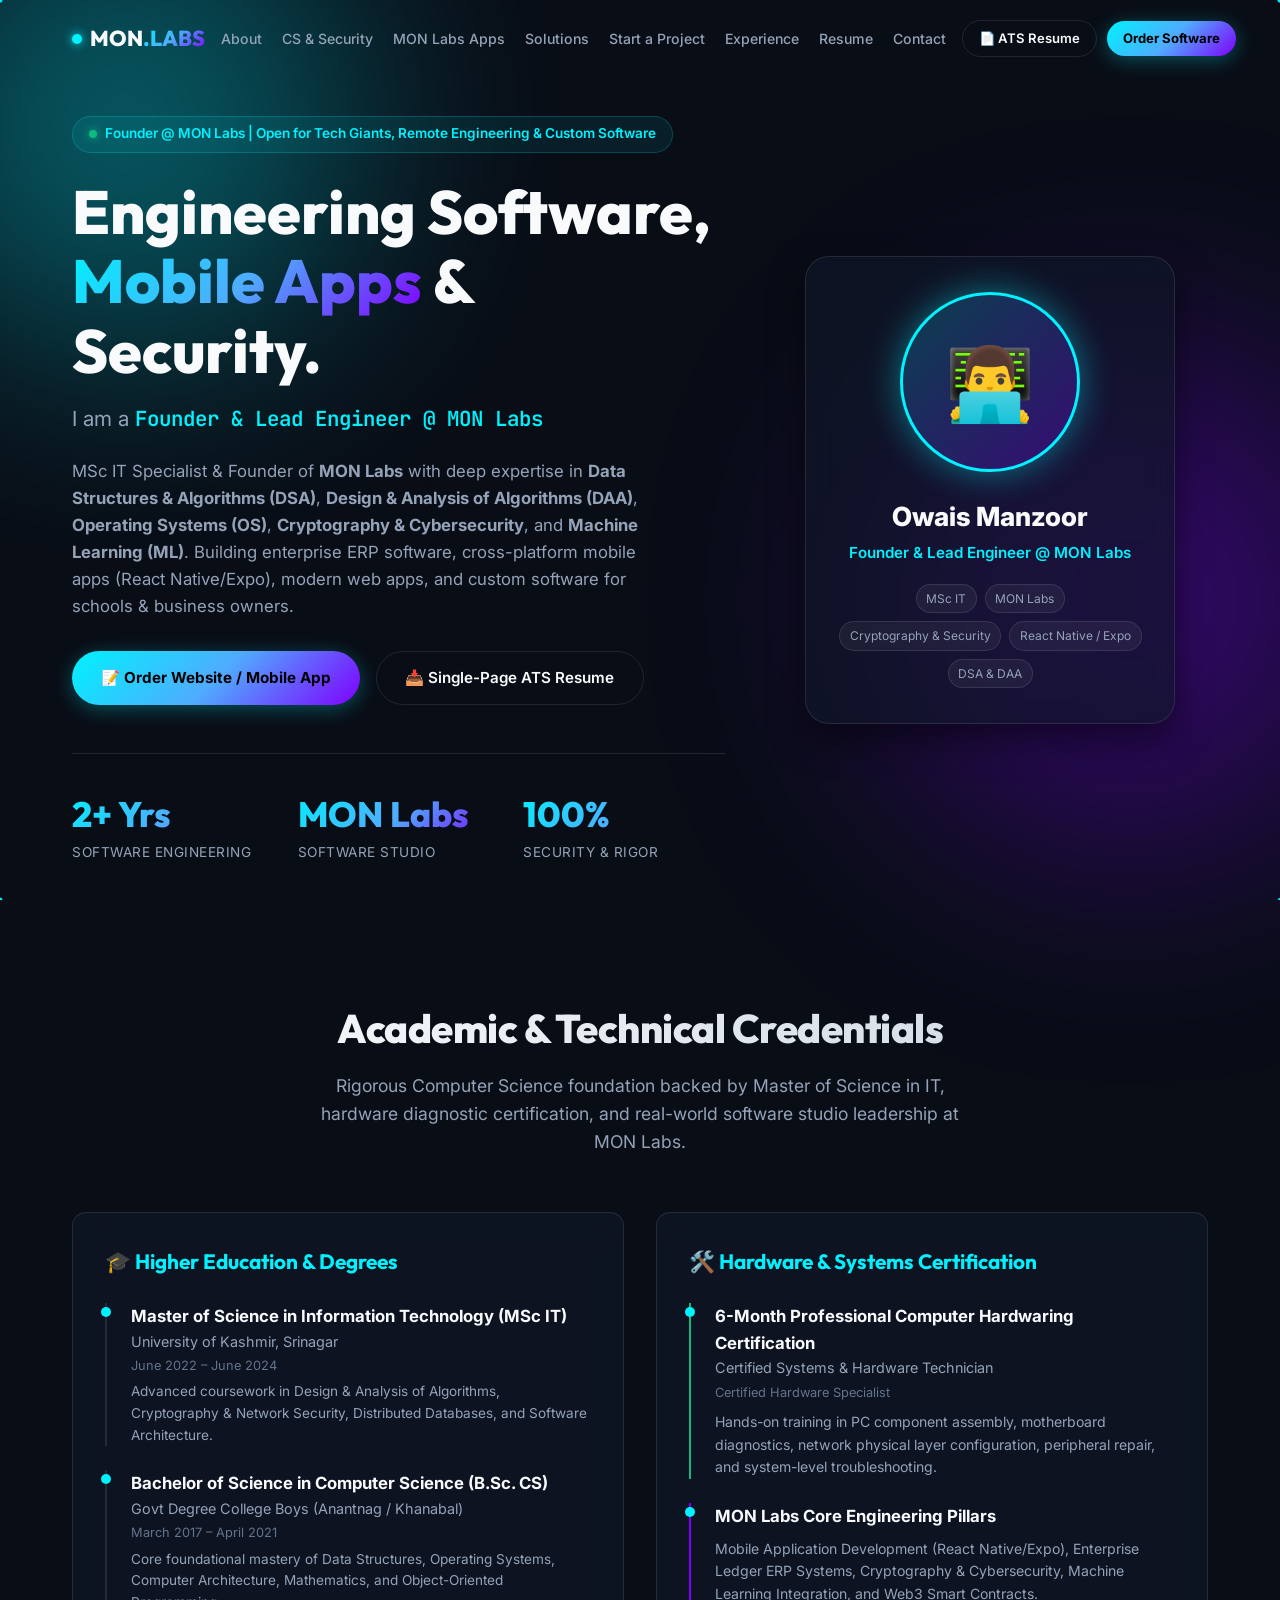
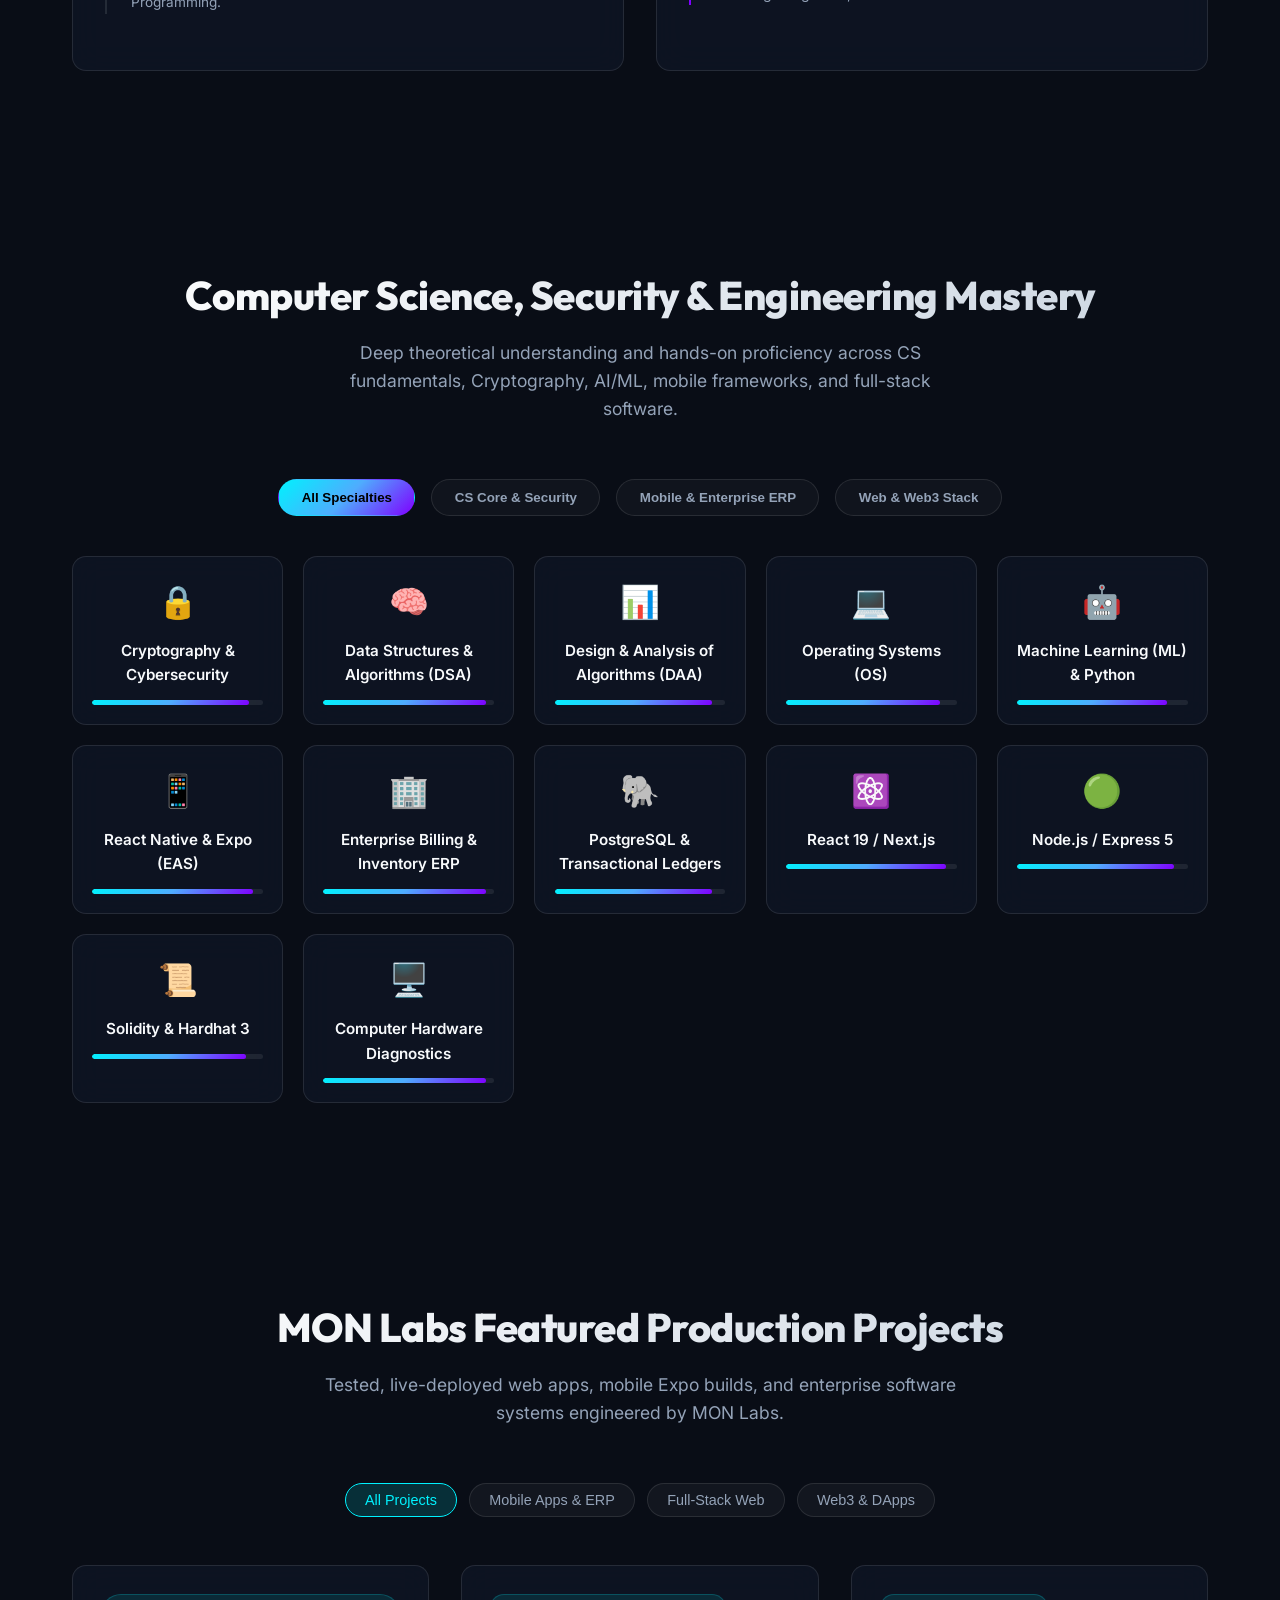
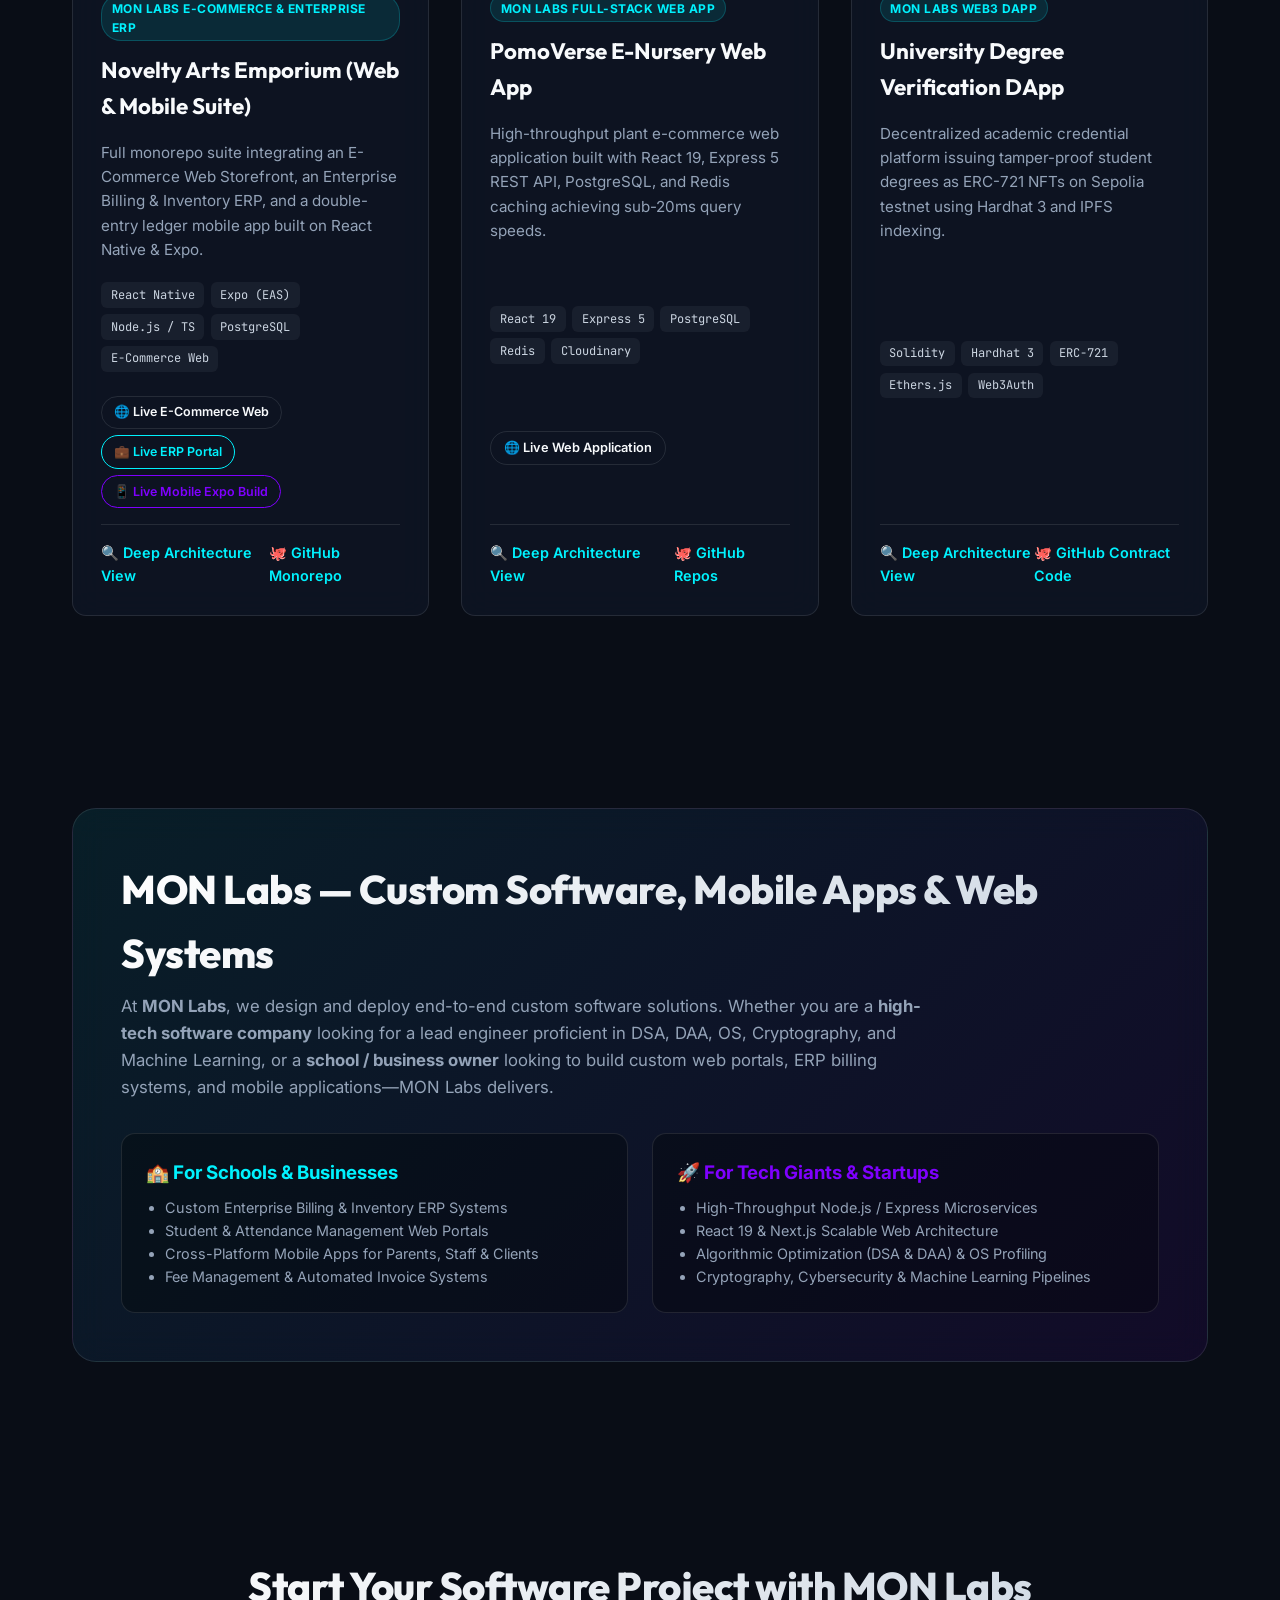
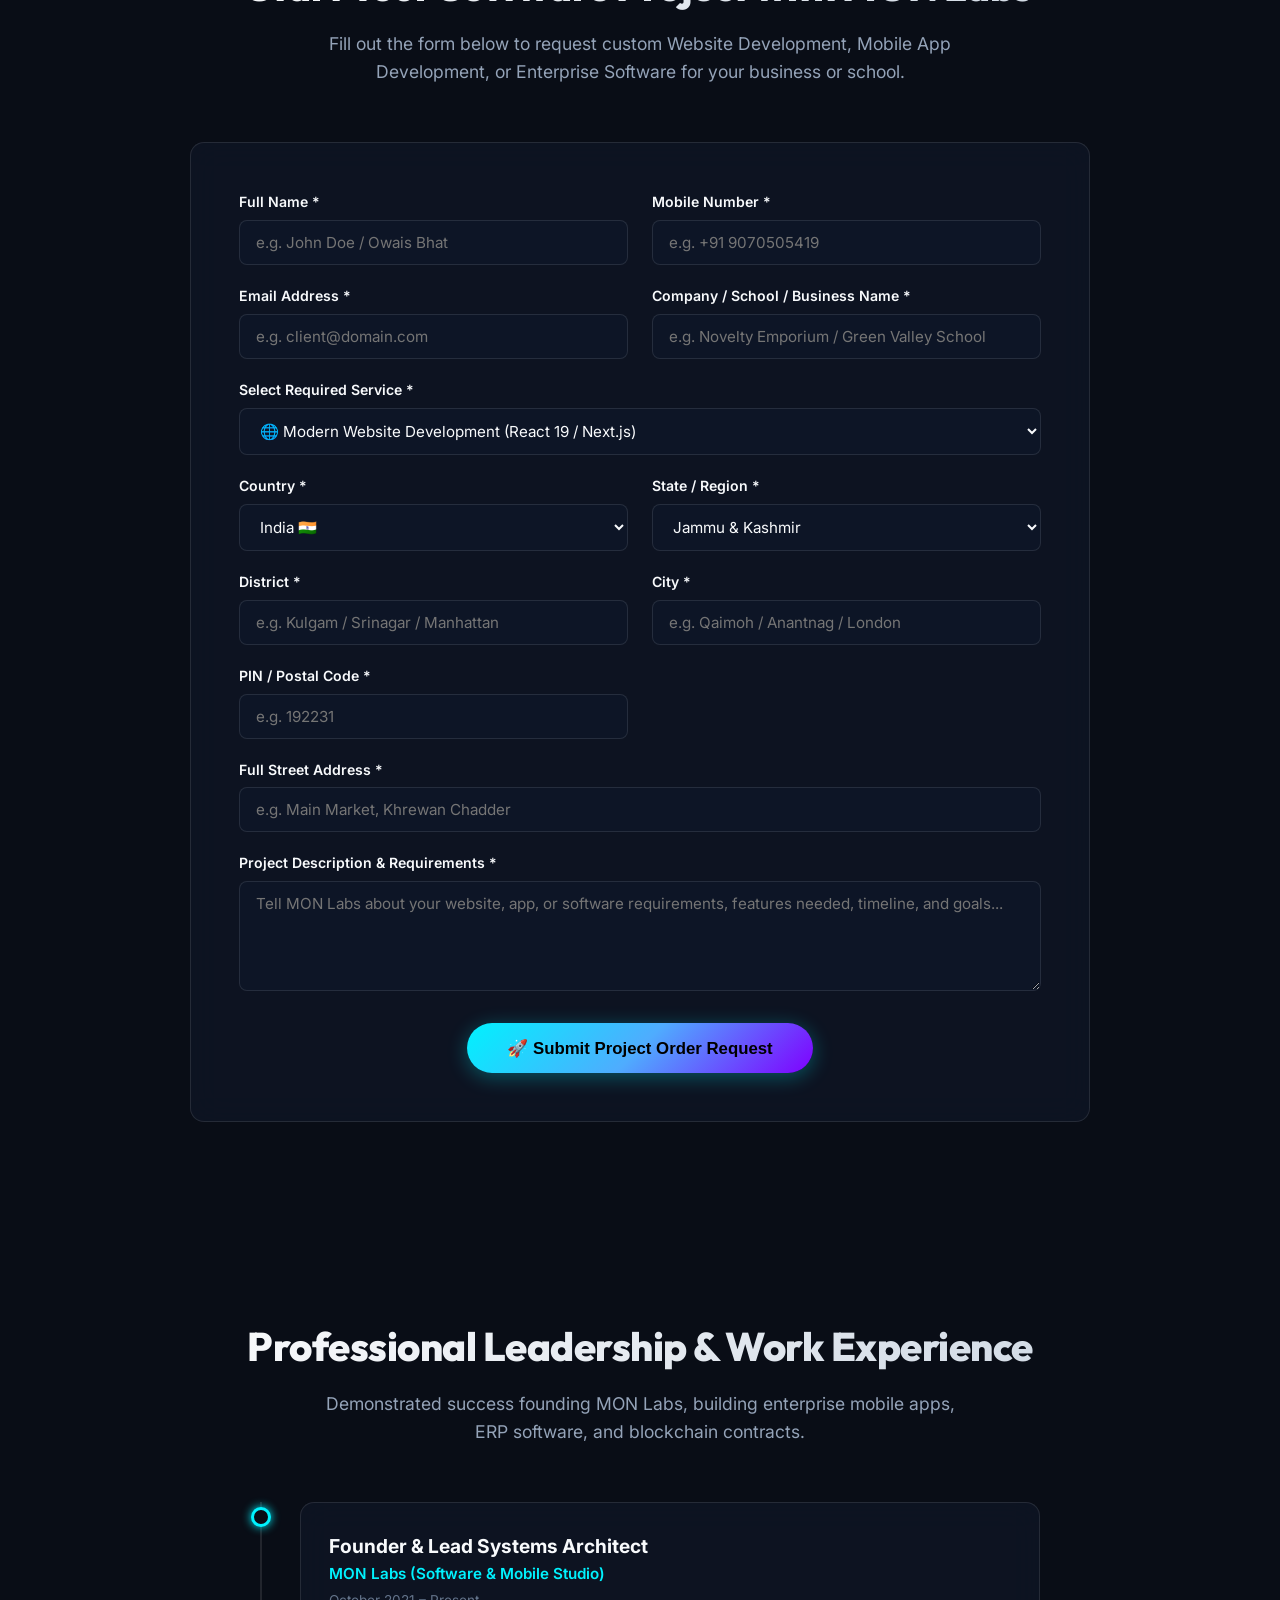
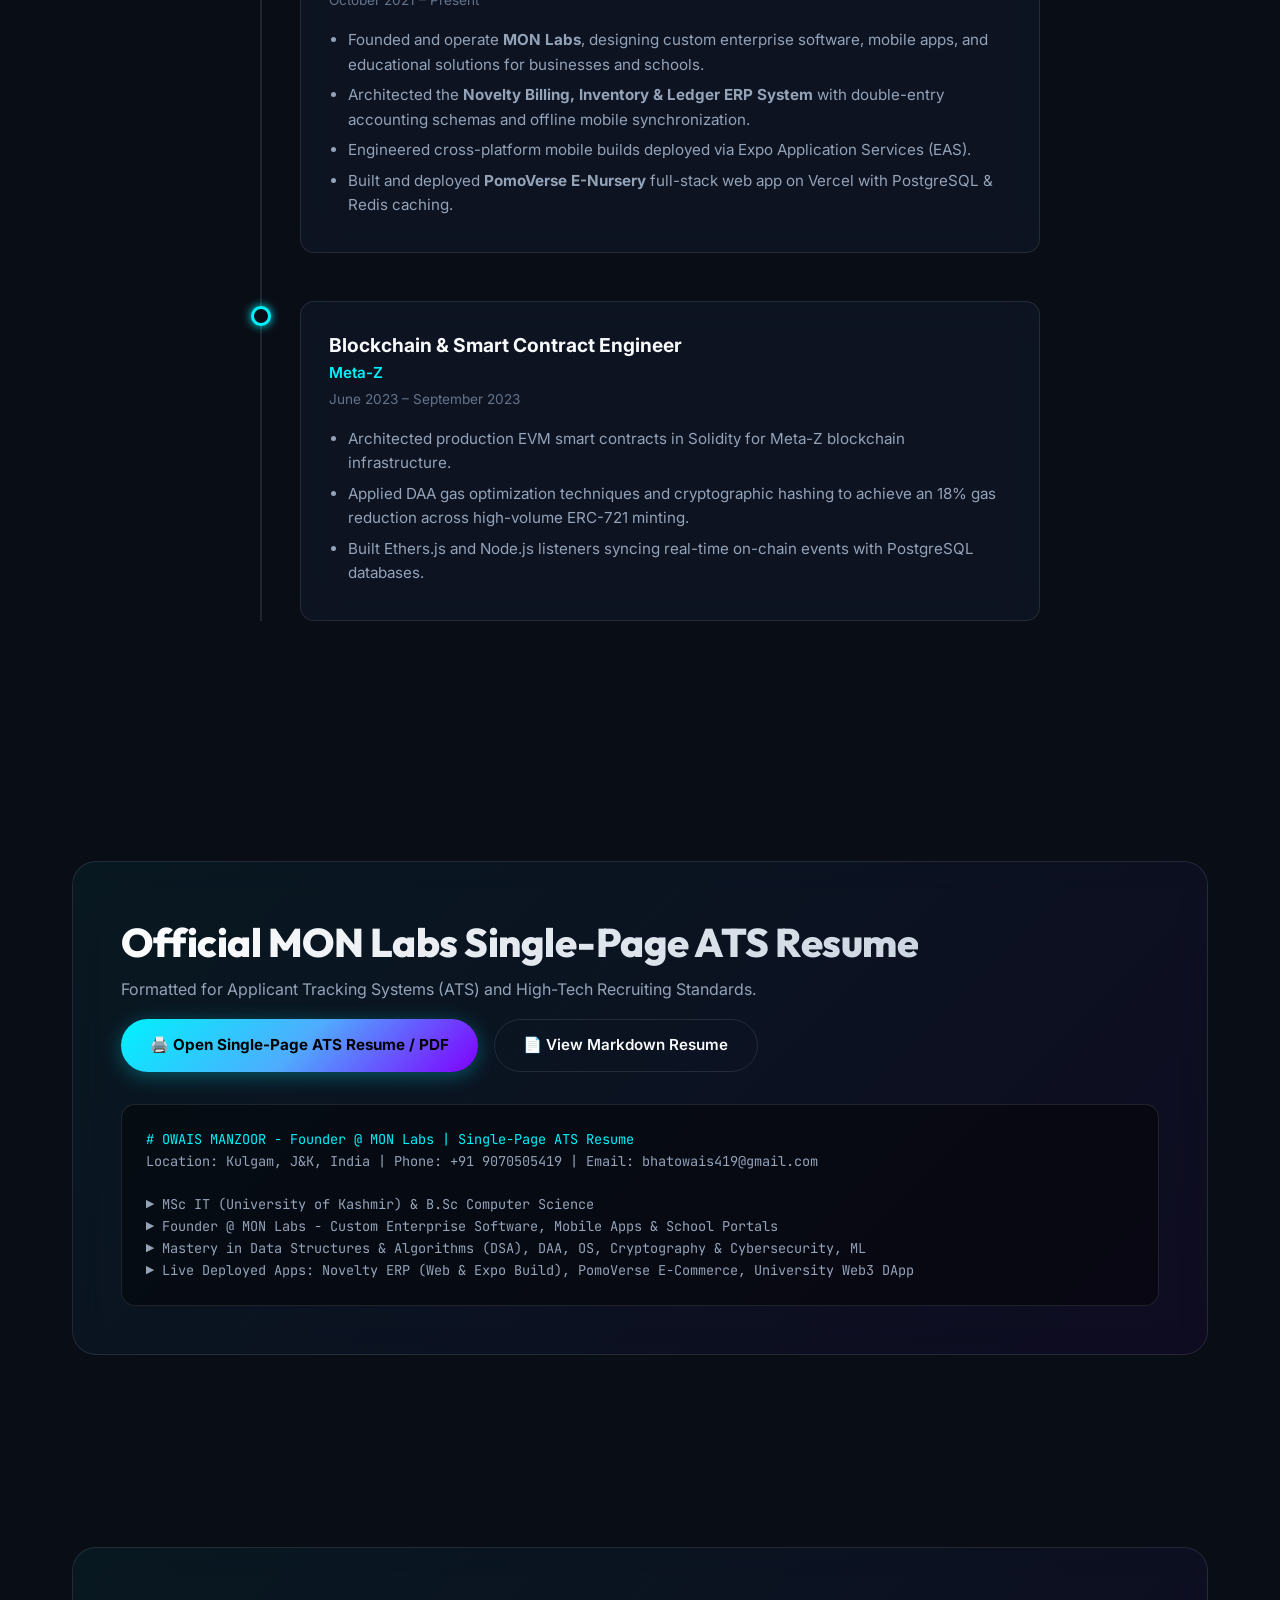
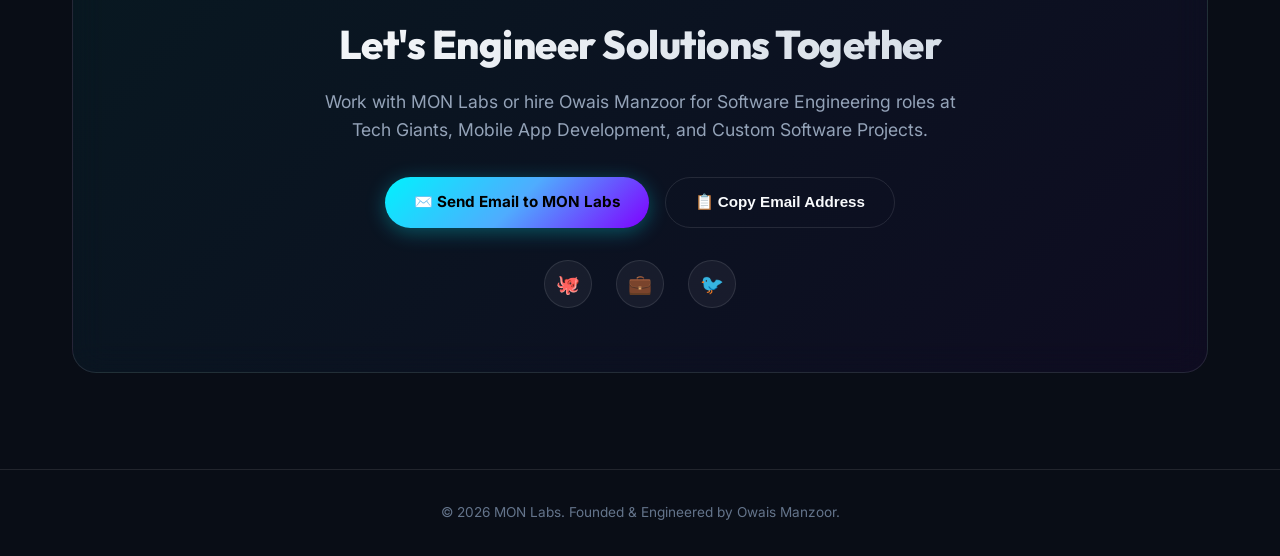
==== index.html @ 80cf43e9 "profile web page files my profile web page" ====
<!DOCTYPE html>
<html lang="en">
<head>
  <meta charset="UTF-8">
  <meta name="viewport" content="width=device-width, initial-scale=1.0">
  <meta name="description" content="Owais Manzoor - Founder & Lead Systems Architect @ MON Labs. Full Stack & Mobile Application Developer, Cryptography & Cybersecurity, Computer Science (DSA, DAA, OS, ML) & Web3 Specialist.">
  <title>Owais Manzoor | Founder @ MON Labs | Software & Mobile Developer</title>
  <link rel="stylesheet" href="styles.css">
  <link rel="preconnect" href="https://fonts.googleapis.com">
  <link rel="preconnect" href="https://fonts.gstatic.com" crossorigin>
</head>
<body>

  <!-- Ambient Particle Canvas & Background Glow Orbs -->
  <canvas id="bg-canvas"></canvas>
  <div class="orb orb-1"></div>
  <div class="orb orb-2"></div>

  <!-- Navigation Bar -->
  <nav class="navbar">
    <div class="container nav-container">
      <a href="#" class="logo">
        <span class="logo-dot"></span>
        <span>MON<span class="gradient-text">.LABS</span></span>
      </a>

      <ul class="nav-links">
        <li><a href="#about">About</a></li>
        <li><a href="#skills">CS & Security</a></li>
        <li><a href="#projects">MON Labs Apps</a></li>
        <li><a href="#solutions">Solutions</a></li>
        <li><a href="#order">Start a Project</a></li>
        <li><a href="#experience">Experience</a></li>
        <li><a href="#resume">Resume</a></li>
        <li><a href="#contact">Contact</a></li>
      </ul>

      <div class="nav-actions">
        <a href="resume.html" target="_blank" class="btn btn-outline" style="padding: 0.45rem 1rem; font-size: 0.82rem;">
          📄 ATS Resume
        </a>
        <a href="#order" class="btn btn-primary" style="padding: 0.45rem 1rem; font-size: 0.82rem;">
          Order Software
        </a>
        <button class="mobile-menu-btn" id="mobile-toggle" aria-label="Toggle Navigation">☰</button>
      </div>
    </div>
  </nav>

  <!-- Hero Section -->
  <section class="hero" id="hero">
    <div class="container hero-grid">
      <div class="hero-content">
        <div class="hero-tag">
          <span class="status-dot"></span> Founder @ MON Labs | Open for Tech Giants, Remote Engineering & Custom Software
        </div>

        <h1 class="hero-title">
          Engineering Software, <span class="gradient-text">Mobile Apps</span> & Security.
        </h1>

        <div class="hero-subtitle">
          I am a <span class="typing-text"></span>
        </div>

        <p class="hero-desc">
          MSc IT Specialist & Founder of <strong>MON Labs</strong> with deep expertise in <strong>Data Structures & Algorithms (DSA)</strong>, <strong>Design & Analysis of Algorithms (DAA)</strong>, <strong>Operating Systems (OS)</strong>, <strong>Cryptography & Cybersecurity</strong>, and <strong>Machine Learning (ML)</strong>. Building enterprise ERP software, cross-platform mobile apps (React Native/Expo), modern web apps, and custom software for schools & business owners.
        </p>

        <div class="hero-ctas">
          <a href="#order" class="btn btn-primary">
            📝 Order Website / Mobile App
          </a>
          <a href="resume.html" target="_blank" class="btn btn-outline">
            📥 Single-Page ATS Resume
          </a>
        </div>

        <div class="hero-stats">
          <div>
            <div class="stat-number gradient-text">2+ Yrs</div>
            <div class="stat-label">Software Engineering</div>
          </div>
          <div>
            <div class="stat-number gradient-text">MON Labs</div>
            <div class="stat-label">Software Studio</div>
          </div>
          <div>
            <div class="stat-number gradient-text">100%</div>
            <div class="stat-label">Security & Rigor</div>
          </div>
        </div>
      </div>

      <div class="hero-visual">
        <div class="glass-card avatar-card">
          <div class="avatar-img" title="Click or replace profile.jpg to set your photo">
            <img src="profile.jpg" alt="Owais Manzoor Profile Photo" class="profile-photo" onerror="this.style.display='none'; this.nextElementSibling.style.display='flex';">
            <div class="avatar-placeholder-icon">👨‍💻</div>
          </div>
          <h3 class="avatar-name">Owais Manzoor</h3>
          <div class="avatar-role">Founder & Lead Engineer @ MON Labs</div>
          <div class="badge-list">
            <span class="tech-pill">MSc IT</span>
            <span class="tech-pill">MON Labs</span>
            <span class="tech-pill">Cryptography & Security</span>
            <span class="tech-pill">React Native / Expo</span>
            <span class="tech-pill">DSA & DAA</span>
          </div>
        </div>
      </div>
    </div>
  </section>

  <!-- About & Credentials Section -->
  <section class="section-padding" id="about">
    <div class="container">
      <h2 class="section-title">Academic & Technical Credentials</h2>
      <p class="section-subtitle">Rigorous Computer Science foundation backed by Master of Science in IT, hardware diagnostic certification, and real-world software studio leadership at MON Labs.</p>

      <div class="about-grid">
        <div class="glass-card education-card">
          <h3 class="card-title">🎓 Higher Education & Degrees</h3>
          
          <div class="edu-item">
            <div class="edu-degree">Master of Science in Information Technology (MSc IT)</div>
            <div class="edu-school">University of Kashmir, Srinagar</div>
            <div class="edu-date">June 2022 – June 2024</div>
            <p style="font-size: 0.85rem; color: var(--text-muted); margin-top: 0.3rem;">
              Advanced coursework in Design & Analysis of Algorithms, Cryptography & Network Security, Distributed Databases, and Software Architecture.
            </p>
          </div>

          <div class="edu-item">
            <div class="edu-degree">Bachelor of Science in Computer Science (B.Sc. CS)</div>
            <div class="edu-school">Govt Degree College Boys (Anantnag / Khanabal)</div>
            <div class="edu-date">March 2017 – April 2021</div>
            <p style="font-size: 0.85rem; color: var(--text-muted); margin-top: 0.3rem;">
              Core foundational mastery of Data Structures, Operating Systems, Computer Architecture, Mathematics, and Object-Oriented Programming.
            </p>
          </div>
        </div>

        <div class="glass-card cert-card">
          <h3 class="card-title">🛠️ Hardware & Systems Certification</h3>
          
          <div class="edu-item" style="border-left-color: var(--accent-emerald);">
            <div class="edu-degree">6-Month Professional Computer Hardwaring Certification</div>
            <div class="edu-school">Certified Systems & Hardware Technician</div>
            <div class="edu-date">Certified Hardware Specialist</div>
            <p style="font-size: 0.88rem; color: var(--text-muted); margin-top: 0.5rem;">
              Hands-on training in PC component assembly, motherboard diagnostics, network physical layer configuration, peripheral repair, and system-level troubleshooting.
            </p>
          </div>

          <div class="edu-item" style="border-left-color: var(--primary-purple);">
            <div class="edu-degree">MON Labs Core Engineering Pillars</div>
            <p style="font-size: 0.88rem; color: var(--text-muted); margin-top: 0.5rem;">
              Mobile Application Development (React Native/Expo), Enterprise Ledger ERP Systems, Cryptography & Cybersecurity, Machine Learning Integration, and Web3 Smart Contracts.
            </p>
          </div>
        </div>
      </div>
    </div>
  </section>

  <!-- Technical & Computer Science Mastery Section -->
  <section class="section-padding" id="skills">
    <div class="container">
      <h2 class="section-title">Computer Science, Security & Engineering Mastery</h2>
      <p class="section-subtitle">Deep theoretical understanding and hands-on proficiency across CS fundamentals, Cryptography, AI/ML, mobile frameworks, and full-stack software.</p>

      <div class="skills-tabs">
        <button class="tab-btn active" data-category="all">All Specialties</button>
        <button class="tab-btn" data-category="cs">CS Core & Security</button>
        <button class="tab-btn" data-category="mobile">Mobile & Enterprise ERP</button>
        <button class="tab-btn" data-category="fullstack">Web & Web3 Stack</button>
      </div>

      <div class="skills-grid-display">
        <!-- CS & Security & ML -->
        <div class="glass-card skill-card" data-category="cs">
          <div class="skill-icon">🔒</div>
          <div class="skill-name">Cryptography & Cybersecurity</div>
          <div class="skill-bar"><div class="skill-progress" style="width: 92%;"></div></div>
        </div>

        <div class="glass-card skill-card" data-category="cs">
          <div class="skill-icon">🧠</div>
          <div class="skill-name">Data Structures & Algorithms (DSA)</div>
          <div class="skill-bar"><div class="skill-progress" style="width: 95%;"></div></div>
        </div>

        <div class="glass-card skill-card" data-category="cs">
          <div class="skill-icon">📊</div>
          <div class="skill-name">Design & Analysis of Algorithms (DAA)</div>
          <div class="skill-bar"><div class="skill-progress" style="width: 92%;"></div></div>
        </div>

        <div class="glass-card skill-card" data-category="cs">
          <div class="skill-icon">💻</div>
          <div class="skill-name">Operating Systems (OS)</div>
          <div class="skill-bar"><div class="skill-progress" style="width: 90%;"></div></div>
        </div>

        <div class="glass-card skill-card" data-category="cs">
          <div class="skill-icon">🤖</div>
          <div class="skill-name">Machine Learning (ML) & Python</div>
          <div class="skill-bar"><div class="skill-progress" style="width: 88%;"></div></div>
        </div>

        <!-- Mobile & ERP -->
        <div class="glass-card skill-card" data-category="mobile">
          <div class="skill-icon">📱</div>
          <div class="skill-name">React Native & Expo (EAS)</div>
          <div class="skill-bar"><div class="skill-progress" style="width: 94%;"></div></div>
        </div>

        <div class="glass-card skill-card" data-category="mobile">
          <div class="skill-icon">🏢</div>
          <div class="skill-name">Enterprise Billing & Inventory ERP</div>
          <div class="skill-bar"><div class="skill-progress" style="width: 95%;"></div></div>
        </div>

        <div class="glass-card skill-card" data-category="mobile">
          <div class="skill-icon">🐘</div>
          <div class="skill-name">PostgreSQL & Transactional Ledgers</div>
          <div class="skill-bar"><div class="skill-progress" style="width: 92%;"></div></div>
        </div>

        <!-- Web & Web3 -->
        <div class="glass-card skill-card" data-category="fullstack">
          <div class="skill-icon">⚛️</div>
          <div class="skill-name">React 19 / Next.js</div>
          <div class="skill-bar"><div class="skill-progress" style="width: 94%;"></div></div>
        </div>

        <div class="glass-card skill-card" data-category="fullstack">
          <div class="skill-icon">🟢</div>
          <div class="skill-name">Node.js / Express 5</div>
          <div class="skill-bar"><div class="skill-progress" style="width: 92%;"></div></div>
        </div>

        <div class="glass-card skill-card" data-category="fullstack">
          <div class="skill-icon">📜</div>
          <div class="skill-name">Solidity & Hardhat 3</div>
          <div class="skill-bar"><div class="skill-progress" style="width: 90%;"></div></div>
        </div>

        <div class="glass-card skill-card" data-category="fullstack">
          <div class="skill-icon">🖥️</div>
          <div class="skill-name">Computer Hardware Diagnostics</div>
          <div class="skill-bar"><div class="skill-progress" style="width: 95%;"></div></div>
        </div>
      </div>
    </div>
  </section>

  <!-- Featured Live Projects Section -->
  <section class="section-padding" id="projects">
    <div class="container">
      <h2 class="section-title">MON Labs Featured Production Projects</h2>
      <p class="section-subtitle">Tested, live-deployed web apps, mobile Expo builds, and enterprise software systems engineered by MON Labs.</p>

      <div class="project-filters">
        <button class="filter-btn active" data-filter="all">All Projects</button>
        <button class="filter-btn" data-filter="mobile">Mobile Apps & ERP</button>
        <button class="filter-btn" data-filter="fullstack">Full-Stack Web</button>
        <button class="filter-btn" data-filter="web3">Web3 & DApps</button>
      </div>

      <div class="projects-grid">

        <!-- Project 1: Novelty Arts Emporium -->
        <div class="glass-card project-card" data-category="mobile">
          <div class="project-header">
            <span class="project-badge">MON Labs E-Commerce & Enterprise ERP</span>
            <h3 class="project-title">Novelty Arts Emporium (Web & Mobile Suite)</h3>
          </div>
          <div class="project-body">
            <p class="project-desc">
              Full monorepo suite integrating an E-Commerce Web Storefront, an Enterprise Billing & Inventory ERP, and a double-entry ledger mobile app built on React Native & Expo.
            </p>
            <div class="project-tech-stack">
              <span class="tech-tag">React Native</span>
              <span class="tech-tag">Expo (EAS)</span>
              <span class="tech-tag">Node.js / TS</span>
              <span class="tech-tag">PostgreSQL</span>
              <span class="tech-tag">E-Commerce Web</span>
            </div>
            
            <div style="display: flex; gap: 0.4rem; flex-wrap: wrap; margin-bottom: 1rem;">
              <a href="https://novelty-arts-emporium-pads.vercel.app/" target="_blank" class="btn btn-outline" style="padding: 0.35rem 0.75rem; font-size: 0.78rem;">🌐 Live E-Commerce Web</a>
              <a href="https://novelty-arts-emporium-pads.vercel.app/#/" target="_blank" class="btn btn-outline" style="padding: 0.35rem 0.75rem; font-size: 0.78rem; border-color: var(--primary-cyan); color: var(--primary-cyan);">💼 Live ERP Portal</a>
              <a href="https://expo.dev/accounts/bhatowais419s-team/projects/dev-owais/builds/2ce4cfb5-1224-457c-a19d-b71e3142ee81" target="_blank" class="btn btn-outline" style="padding: 0.35rem 0.75rem; font-size: 0.78rem; border-color: var(--primary-purple); color: var(--primary-purple);">📱 Live Mobile Expo Build</a>
            </div>

            <div class="project-footer">
              <a href="#" class="project-link view-project-btn" data-project="novelty">🔍 Deep Architecture View</a>
              <a href="https://github.com/Bhatowais454/Novelty-Arts-Emporium.git" target="_blank" class="project-link">🐙 GitHub Monorepo</a>
            </div>
          </div>
        </div>

        <!-- Project 2: PomoVerse E-Nursery -->
        <div class="glass-card project-card" data-category="fullstack">
          <div class="project-header">
            <span class="project-badge">MON Labs Full-Stack Web App</span>
            <h3 class="project-title">PomoVerse E-Nursery Web App</h3>
          </div>
          <div class="project-body">
            <p class="project-desc">
              High-throughput plant e-commerce web application built with React 19, Express 5 REST API, PostgreSQL, and Redis caching achieving sub-20ms query speeds.
            </p>
            <div class="project-tech-stack">
              <span class="tech-tag">React 19</span>
              <span class="tech-tag">Express 5</span>
              <span class="tech-tag">PostgreSQL</span>
              <span class="tech-tag">Redis</span>
              <span class="tech-tag">Cloudinary</span>
            </div>

            <div style="margin-bottom: 1rem;">
              <a href="https://pomoverse0-nine.vercel.app/" target="_blank" class="btn btn-outline" style="padding: 0.35rem 0.8rem; font-size: 0.8rem;">🌐 Live Web Application</a>
            </div>

            <div class="project-footer">
              <a href="#" class="project-link view-project-btn" data-project="nursery">🔍 Deep Architecture View</a>
              <a href="https://github.com/Bhatowais/PomoVerse_Frontend.git" target="_blank" class="project-link">🐙 GitHub Repos</a>
            </div>
          </div>
        </div>

        <!-- Project 3: University Credentials DApp -->
        <div class="glass-card project-card" data-category="web3">
          <div class="project-header">
            <span class="project-badge">MON Labs Web3 DApp</span>
            <h3 class="project-title">University Degree Verification DApp</h3>
          </div>
          <div class="project-body">
            <p class="project-desc">
              Decentralized academic credential platform issuing tamper-proof student degrees as ERC-721 NFTs on Sepolia testnet using Hardhat 3 and IPFS indexing.
            </p>
            <div class="project-tech-stack">
              <span class="tech-tag">Solidity</span>
              <span class="tech-tag">Hardhat 3</span>
              <span class="tech-tag">ERC-721</span>
              <span class="tech-tag">Ethers.js</span>
              <span class="tech-tag">Web3Auth</span>
            </div>

            <div class="project-footer" style="margin-top: 1.5rem;">
              <a href="#" class="project-link view-project-btn" data-project="dapp">🔍 Deep Architecture View</a>
              <a href="https://github.com/Bhatowais454/Eductational-Dapp.git" target="_blank" class="project-link">🐙 GitHub Contract Code</a>
            </div>
          </div>
        </div>

      </div>
    </div>
  </section>

  <!-- Educational Institutions & High-Tech Solutions Banner -->
  <section class="section-padding" id="solutions">
    <div class="container">
      <div class="glass-card contact-box" style="text-align: left; padding: 3rem; background: linear-gradient(135deg, rgba(0, 242, 254, 0.08) 0%, rgba(127, 0, 255, 0.08) 100%);">
        <h2 class="section-title" style="text-align: left; margin-bottom: 0.5rem;">MON Labs — Custom Software, Mobile Apps & Web Systems</h2>
        <p style="color: var(--text-muted); font-size: 1.05rem; max-width: 800px; margin-bottom: 2rem;">
          At <strong>MON Labs</strong>, we design and deploy end-to-end custom software solutions. Whether you are a <strong>high-tech software company</strong> looking for a lead engineer proficient in DSA, DAA, OS, Cryptography, and Machine Learning, or a <strong>school / business owner</strong> looking to build custom web portals, ERP billing systems, and mobile applications—MON Labs delivers.
        </p>

        <div style="display: grid; grid-template-columns: repeat(auto-fit, minmax(280px, 1fr)); gap: 1.5rem;">
          <div style="background: rgba(0,0,0,0.3); padding: 1.5rem; border-radius: var(--radius-md); border: 1px solid var(--border-glass);">
            <h3 style="color: var(--primary-cyan); margin-bottom: 0.5rem;">🏫 For Schools & Businesses</h3>
            <ul style="color: var(--text-muted); padding-left: 1.2rem; font-size: 0.9rem;">
              <li>Custom Enterprise Billing & Inventory ERP Systems</li>
              <li>Student & Attendance Management Web Portals</li>
              <li>Cross-Platform Mobile Apps for Parents, Staff & Clients</li>
              <li>Fee Management & Automated Invoice Systems</li>
            </ul>
          </div>

          <div style="background: rgba(0,0,0,0.3); padding: 1.5rem; border-radius: var(--radius-md); border: 1px solid var(--border-glass);">
            <h3 style="color: var(--primary-purple); margin-bottom: 0.5rem;">🚀 For Tech Giants & Startups</h3>
            <ul style="color: var(--text-muted); padding-left: 1.2rem; font-size: 0.9rem;">
              <li>High-Throughput Node.js / Express Microservices</li>
              <li>React 19 & Next.js Scalable Web Architecture</li>
              <li>Algorithmic Optimization (DSA & DAA) & OS Profiling</li>
              <li>Cryptography, Cybersecurity & Machine Learning Pipelines</li>
            </ul>
          </div>
        </div>
      </div>
    </div>
  </section>

  <!-- Modern Custom Software / Mobile App Order Form Section -->
  <section class="section-padding" id="order">
    <div class="container">
      <h2 class="section-title">Start Your Software Project with MON Labs</h2>
      <p class="section-subtitle">Fill out the form below to request custom Website Development, Mobile App Development, or Enterprise Software for your business or school.</p>

      <div class="glass-card" style="padding: 3rem; max-width: 900px; margin: 0 auto;">
        <form id="mon-order-form">
          <div class="form-grid">
            
            <!-- Full Name -->
            <div class="form-group">
              <label class="form-label" for="client-name">Full Name *</label>
              <input type="text" id="client-name" class="form-input" placeholder="e.g. John Doe / Owais Bhat" required>
            </div>

            <!-- Mobile Number -->
            <div class="form-group">
              <label class="form-label" for="client-phone">Mobile Number *</label>
              <input type="tel" id="client-phone" class="form-input" placeholder="e.g. +91 9070505419" required>
            </div>

            <!-- Email Address -->
            <div class="form-group">
              <label class="form-label" for="client-email">Email Address *</label>
              <input type="email" id="client-email" class="form-input" placeholder="e.g. client@domain.com" required>
            </div>

            <!-- Company / Institution Name -->
            <div class="form-group">
              <label class="form-label" for="client-company">Company / School / Business Name *</label>
              <input type="text" id="client-company" class="form-input" placeholder="e.g. Novelty Emporium / Green Valley School" required>
            </div>

            <!-- Service Required -->
            <div class="form-group full-width">
              <label class="form-label" for="client-service">Select Required Service *</label>
              <select id="client-service" class="form-select" required>
                <option value="Modern Website Development">🌐 Modern Website Development (React 19 / Next.js)</option>
                <option value="Cross-Platform Mobile Application">📱 Cross-Platform Mobile Application (Android & iOS)</option>
                <option value="Enterprise Billing & Inventory ERP Software">🏢 Enterprise Billing, Inventory & Ledger ERP System</option>
                <option value="Custom School & College Management Portal">🏫 Custom School & Educational Management Portal</option>
                <option value="Web3 & Blockchain Smart Contract Development">📜 Web3 & Blockchain Smart Contract Solution</option>
              </select>
            </div>

            <!-- Country Dropdown -->
            <div class="form-group">
              <label class="form-label" for="client-country">Country *</label>
              <select id="client-country" class="form-select" required>
                <option value="India">India 🇮🇳</option>
                <option value="United States">United States 🇺🇸</option>
                <option value="United Kingdom">United Kingdom 🇬🇧</option>
                <option value="United Arab Emirates">United Arab Emirates 🇦🇪</option>
                <option value="Canada">Canada 🇨🇦</option>
                <option value="Australia">Australia 🇦🇺</option>
                <option value="Saudi Arabia">Saudi Arabia 🇸🇦</option>
                <option value="Other">Other Country</option>
              </select>
            </div>

            <!-- Dynamic State Dropdown -->
            <div class="form-group">
              <label class="form-label" for="client-state">State / Region *</label>
              <select id="client-state" class="form-select" required>
                <!-- Populated dynamically via JS -->
              </select>
            </div>

            <!-- District -->
            <div class="form-group">
              <label class="form-label" for="client-district">District *</label>
              <input type="text" id="client-district" class="form-input" placeholder="e.g. Kulgam / Srinagar / Manhattan" required>
            </div>

            <!-- City -->
            <div class="form-group">
              <label class="form-label" for="client-city">City *</label>
              <input type="text" id="client-city" class="form-input" placeholder="e.g. Qaimoh / Anantnag / London" required>
            </div>

            <!-- PIN Code -->
            <div class="form-group">
              <label class="form-label" for="client-pincode">PIN / Postal Code *</label>
              <input type="text" id="client-pincode" class="form-input" placeholder="e.g. 192231" required>
            </div>

            <!-- Address -->
            <div class="form-group full-width">
              <label class="form-label" for="client-address">Full Street Address *</label>
              <input type="text" id="client-address" class="form-input" placeholder="e.g. Main Market, Khrewan Chadder" required>
            </div>

            <!-- Project Requirements / Message -->
            <div class="form-group full-width">
              <label class="form-label" for="client-message">Project Description & Requirements *</label>
              <textarea id="client-message" class="form-textarea" placeholder="Tell MON Labs about your website, app, or software requirements, features needed, timeline, and goals..." required></textarea>
            </div>

          </div>

          <div style="margin-top: 2rem; text-align: center;">
            <button type="submit" class="btn btn-primary" style="padding: 0.9rem 2.5rem; font-size: 1.05rem;">
              🚀 Submit Project Order Request
            </button>
          </div>

          <div id="form-status-msg" style="margin-top: 1.5rem; display: none;"></div>
        </form>
      </div>
    </div>
  </section>

  <!-- Work Experience Timeline Section -->
  <section class="section-padding" id="experience">
    <div class="container">
      <h2 class="section-title">Professional Leadership & Work Experience</h2>
      <p class="section-subtitle">Demonstrated success founding MON Labs, building enterprise mobile apps, ERP software, and blockchain contracts.</p>

      <div class="timeline">
        <!-- MON Labs -->
        <div class="timeline-item">
          <div class="timeline-dot"></div>
          <div class="glass-card timeline-content">
            <div class="timeline-role">Founder & Lead Systems Architect</div>
            <div class="timeline-company">MON Labs (Software & Mobile Studio)</div>
            <div class="timeline-date">October 2021 – Present</div>
            <ul class="timeline-bullets">
              <li>Founded and operate <strong>MON Labs</strong>, designing custom enterprise software, mobile apps, and educational solutions for businesses and schools.</li>
              <li>Architected the <strong>Novelty Billing, Inventory & Ledger ERP System</strong> with double-entry accounting schemas and offline mobile synchronization.</li>
              <li>Engineered cross-platform mobile builds deployed via Expo Application Services (EAS).</li>
              <li>Built and deployed <strong>PomoVerse E-Nursery</strong> full-stack web app on Vercel with PostgreSQL & Redis caching.</li>
            </ul>
          </div>
        </div>

        <!-- Meta-Z -->
        <div class="timeline-item">
          <div class="timeline-dot"></div>
          <div class="glass-card timeline-content">
            <div class="timeline-role">Blockchain & Smart Contract Engineer</div>
            <div class="timeline-company">Meta-Z</div>
            <div class="timeline-date">June 2023 – September 2023</div>
            <ul class="timeline-bullets">
              <li>Architected production EVM smart contracts in Solidity for Meta-Z blockchain infrastructure.</li>
              <li>Applied DAA gas optimization techniques and cryptographic hashing to achieve an 18% gas reduction across high-volume ERC-721 minting.</li>
              <li>Built Ethers.js and Node.js listeners syncing real-time on-chain events with PostgreSQL databases.</li>
            </ul>
          </div>
        </div>
      </div>
    </div>
  </section>

  <!-- Resume Section -->
  <section class="section-padding" id="resume">
    <div class="container">
      <div class="glass-card contact-box" style="text-align: left; padding: 3rem;">
        <div style="display: flex; justify-content: space-between; align-items: center; flex-wrap: wrap; gap: 1rem; margin-bottom: 2rem;">
          <div>
            <h2 class="section-title" style="text-align: left; margin-bottom: 0.2rem;">Official MON Labs Single-Page ATS Resume</h2>
            <p style="color: var(--text-muted);">Formatted for Applicant Tracking Systems (ATS) and High-Tech Recruiting Standards.</p>
          </div>
          <div style="display: flex; gap: 1rem;">
            <a href="resume.html" target="_blank" class="btn btn-primary">🖨️ Open Single-Page ATS Resume / PDF</a>
            <a href="Resume_Owais_Manzoor.md" target="_blank" class="btn btn-outline">📄 View Markdown Resume</a>
          </div>
        </div>

        <div style="background: rgba(0,0,0,0.4); padding: 1.5rem; border-radius: var(--radius-md); border: 1px solid var(--border-glass); font-family: 'JetBrains Mono', monospace; font-size: 0.85rem; color: #94a3b8; max-height: 250px; overflow-y: auto;">
          <p style="color: var(--primary-cyan);"># OWAIS MANZOOR - Founder @ MON Labs | Single-Page ATS Resume</p>
          <p>Location: Kulgam, J&K, India | Phone: +91 9070505419 | Email: bhatowais419@gmail.com</p>
          <br>
          <p>▶ MSc IT (University of Kashmir) & B.Sc Computer Science</p>
          <p>▶ Founder @ MON Labs - Custom Enterprise Software, Mobile Apps & School Portals</p>
          <p>▶ Mastery in Data Structures & Algorithms (DSA), DAA, OS, Cryptography & Cybersecurity, ML</p>
          <p>▶ Live Deployed Apps: Novelty ERP (Web & Expo Build), PomoVerse E-Commerce, University Web3 DApp</p>
        </div>
      </div>
    </div>
  </section>

  <!-- Contact & Footer Section -->
  <section class="section-padding" id="contact">
    <div class="container">
      <div class="glass-card contact-box">
        <h2 class="section-title">Let's Engineer Solutions Together</h2>
        <p class="section-subtitle" style="margin-bottom: 2rem;">Work with MON Labs or hire Owais Manzoor for Software Engineering roles at Tech Giants, Mobile App Development, and Custom Software Projects.</p>

        <div style="display: flex; justify-content: center; gap: 1rem; flex-wrap: wrap;">
          <a href="mailto:bhatowais419@gmail.com" class="btn btn-primary">✉️ Send Email to MON Labs</a>
          <button onclick="copyContactEmail()" class="btn btn-outline">📋 Copy Email Address</button>
        </div>

        <div class="social-links">
          <a href="https://github.com/Bhatowais454" target="_blank" class="social-icon" title="GitHub Bhatowais454">🐙</a>
          <a href="https://linkedin.com/in/owais-manzoor-ba9b52219" target="_blank" class="social-icon" title="LinkedIn Profile">💼</a>
          <a href="https://twitter.com/bhatowais454" target="_blank" class="social-icon" title="Twitter @bhatowais454">🐦</a>
        </div>
      </div>
    </div>
  </section>

  <!-- Footer -->
  <footer>
    <div class="container">
      <p>© 2026 MON Labs. Founded & Engineered by Owais Manzoor.</p>
    </div>
  </footer>

  <!-- Modal Overlay for Deep Project Views -->
  <div class="modal-overlay" id="project-modal">
    <div class="modal-container">
      <button class="modal-close">&times;</button>
      <h3 id="modal-title" class="project-title" style="color: var(--primary-cyan); margin-bottom: 0.5rem;"></h3>
      <div id="modal-tech" style="font-family: 'JetBrains Mono', monospace; font-size: 0.85rem; color: var(--text-muted); margin-bottom: 1.5rem;"></div>
      
      <h4 style="color: var(--text-main); margin-bottom: 0.5rem;">Project Overview</h4>
      <p id="modal-summary" style="color: var(--text-muted); margin-bottom: 1.5rem; line-height: 1.6;"></p>

      <h4 style="color: var(--text-main); margin-bottom: 0.5rem;">Key Architecture & Technical Achievements</h4>
      <ul id="modal-highlights" style="color: var(--text-muted); padding-left: 1.2rem; margin-bottom: 2rem; line-height: 1.6;"></ul>

      <div style="display: flex; gap: 0.8rem; flex-wrap: wrap;">
        <a id="modal-live-web" href="#" target="_blank" class="btn btn-primary" style="padding: 0.5rem 1.2rem; font-size: 0.85rem;">🌐 Open Live Web App</a>
        <a id="modal-live-mobile" href="#" target="_blank" class="btn btn-primary" style="padding: 0.5rem 1.2rem; font-size: 0.85rem; background: var(--gradient-text);">📱 Open Live Mobile Expo Build</a>
        <a id="modal-github" href="#" target="_blank" class="btn btn-outline" style="padding: 0.5rem 1.2rem; font-size: 0.85rem;">🐙 View GitHub Repository</a>
      </div>
    </div>
  </div>

  <script src="script.js"></script>
</body>
</html>
---- styles.css ----
/* 
  Owais Manzoor - Premium Dark Glassmorphism Portfolio Design System
  Color Palette: Deep Space Background (#090d16), Cyan Neon (#00f2fe), Electric Violet (#7f00ff), Glass White Cards
*/

@import url('https://fonts.googleapis.com/css2?family=Inter:wght@300;400;500;600;700;800;900&family=Outfit:wght@400;600;700;800&family=JetBrains+Mono:wght@400;500;600&display=swap');

:root {
  --bg-dark: #090d16;
  --bg-card: rgba(16, 24, 40, 0.65);
  --bg-card-hover: rgba(23, 34, 56, 0.85);
  --border-glass: rgba(255, 255, 255, 0.1);
  --border-glow: rgba(0, 242, 254, 0.4);
  
  --primary-cyan: #00f2fe;
  --primary-blue: #4facfe;
  --primary-purple: #7f00ff;
  --accent-emerald: #10b981;
  --accent-amber: #f59e0b;
  
  --text-main: #f8fafc;
  --text-muted: #94a3b8;
  --text-dim: #64748b;
  
  --gradient-main: linear-gradient(135deg, #00f2fe 0%, #4facfe 50%, #7f00ff 100%);
  --gradient-text: linear-gradient(135deg, #38ef7d 0%, #11998e 100%);
  --gradient-neon: linear-gradient(90deg, #00f2fe, #7f00ff);
  
  --radius-sm: 8px;
  --radius-md: 14px;
  --radius-lg: 24px;
  
  --shadow-glow: 0 0 30px rgba(0, 242, 254, 0.15);
  --transition: all 0.3s cubic-bezier(0.4, 0, 0.2, 1);
}

* {
  box-sizing: border-box;
  margin: 0;
  padding: 0;
}

html {
  scroll-behavior: smooth;
  font-size: 16px;
}

body {
  font-family: 'Inter', sans-serif;
  background-color: var(--bg-dark);
  color: var(--text-main);
  line-height: 1.6;
  overflow-x: hidden;
  position: relative;
}

/* Background Particle Canvas */
#bg-canvas {
  position: fixed;
  top: 0;
  left: 0;
  width: 100vw;
  height: 100vh;
  z-index: -1;
  pointer-events: none;
}

/* Ambient Glow Orbs */
.orb {
  position: fixed;
  border-radius: 50%;
  filter: blur(120px);
  z-index: -1;
  opacity: 0.35;
  animation: float 20s infinite alternate ease-in-out;
}

.orb-1 {
  width: 450px;
  height: 450px;
  background: var(--primary-cyan);
  top: -100px;
  left: -100px;
}

.orb-2 {
  width: 500px;
  height: 500px;
  background: var(--primary-purple);
  bottom: 50px;
  right: -100px;
  animation-delay: -10s;
}

@keyframes float {
  0% { transform: translate(0, 0) scale(1); }
  100% { transform: translate(60px, 80px) scale(1.15); }
}

/* Utility Classes */
.container {
  max-width: 1200px;
  margin: 0 auto;
  padding: 0 2rem;
}

.section-padding {
  padding: 6rem 0;
}

.section-title {
  font-family: 'Outfit', sans-serif;
  font-size: 2.5rem;
  font-weight: 800;
  text-align: center;
  margin-bottom: 0.75rem;
  background: linear-gradient(135deg, #ffffff 0%, #cbd5e1 100%);
  -webkit-background-clip: text;
  -webkit-text-fill-color: transparent;
  letter-spacing: -0.5px;
}

.section-subtitle {
  text-align: center;
  color: var(--text-muted);
  font-size: 1.1rem;
  max-width: 650px;
  margin: 0 auto 3.5rem auto;
}

.gradient-text {
  background: var(--gradient-main);
  -webkit-background-clip: text;
  -webkit-background-clip: text;
  -webkit-text-fill-color: transparent;
}

.glass-card {
  background: var(--bg-card);
  backdrop-filter: blur(16px);
  -webkit-backdrop-filter: blur(16px);
  border: 1px solid var(--border-glass);
  border-radius: var(--radius-md);
  transition: var(--transition);
}

.glass-card:hover {
  background: var(--bg-card-hover);
  border-color: var(--border-glow);
  box-shadow: var(--shadow-glow);
  transform: translateY(-4px);
}

/* Buttons */
.btn {
  display: inline-flex;
  align-items: center;
  justify-content: center;
  gap: 0.6rem;
  padding: 0.85rem 1.8rem;
  border-radius: 50px;
  font-weight: 600;
  font-size: 0.95rem;
  text-decoration: none;
  cursor: pointer;
  transition: var(--transition);
  border: none;
}

.btn-primary {
  background: var(--gradient-main);
  color: #000;
  font-weight: 700;
  box-shadow: 0 4px 20px rgba(0, 242, 254, 0.3);
}

.btn-primary:hover {
  transform: translateY(-2px);
  box-shadow: 0 6px 30px rgba(0, 242, 254, 0.5);
}

.btn-outline {
  background: transparent;
  color: var(--text-main);
  border: 1px solid var(--border-glass);
}

.btn-outline:hover {
  border-color: var(--primary-cyan);
  color: var(--primary-cyan);
  background: rgba(0, 242, 254, 0.05);
}

/* Navbar */
.navbar {
  position: fixed;
  top: 0;
  left: 0;
  width: 100%;
  z-index: 1000;
  padding: 1.25rem 0;
  transition: var(--transition);
}

.navbar.scrolled {
  background: rgba(9, 13, 22, 0.85);
  backdrop-filter: blur(20px);
  border-bottom: 1px solid var(--border-glass);
  padding: 0.85rem 0;
}

.nav-container {
  display: flex;
  justify-content: space-between;
  align-items: center;
  gap: 1rem;
  width: 100%;
}

.logo {
  font-family: 'Outfit', sans-serif;
  font-size: 1.35rem;
  font-weight: 800;
  color: var(--text-main);
  text-decoration: none;
  display: flex;
  align-items: center;
  gap: 0.5rem;
  flex-shrink: 0;
}

.logo-dot {
  width: 10px;
  height: 10px;
  background: var(--primary-cyan);
  border-radius: 50%;
  box-shadow: 0 0 10px var(--primary-cyan);
}

.nav-links {
  display: flex;
  gap: 1.25rem;
  list-style: none;
  align-items: center;
  white-space: nowrap;
}

.nav-links a {
  color: var(--text-muted);
  text-decoration: none;
  font-weight: 500;
  font-size: 0.88rem;
  transition: var(--transition);
}

.nav-links a:hover {
  color: var(--primary-cyan);
}

.nav-actions {
  display: flex;
  align-items: center;
  gap: 0.65rem;
  flex-shrink: 0;
}

.mobile-menu-btn {
  display: none;
  background: rgba(255, 255, 255, 0.08);
  border: 1px solid var(--border-glass);
  border-radius: 8px;
  color: var(--text-main);
  padding: 0.4rem 0.75rem;
  font-size: 1.2rem;
  cursor: pointer;
}

/* Hero Section */
.hero {
  min-height: 100vh;
  display: flex;
  align-items: center;
  padding-top: 5rem;
  position: relative;
}

.hero-grid {
  display: grid;
  grid-template-columns: 1.2fr 0.8fr;
  gap: 3rem;
  align-items: center;
}

.hero-tag {
  display: inline-flex;
  align-items: center;
  gap: 0.5rem;
  padding: 0.4rem 1rem;
  border-radius: 50px;
  background: rgba(0, 242, 254, 0.08);
  border: 1px solid rgba(0, 242, 254, 0.2);
  color: var(--primary-cyan);
  font-size: 0.85rem;
  font-weight: 600;
  margin-bottom: 1.5rem;
}

.status-dot {
  width: 8px;
  height: 8px;
  background: var(--accent-emerald);
  border-radius: 50%;
  box-shadow: 0 0 8px var(--accent-emerald);
}

.hero-title {
  font-family: 'Outfit', sans-serif;
  font-size: 3.8rem;
  font-weight: 800;
  line-height: 1.15;
  margin-bottom: 1rem;
}

.hero-subtitle {
  font-size: 1.3rem;
  color: var(--text-muted);
  margin-bottom: 1.5rem;
  height: 2rem;
}

.typing-text {
  color: var(--primary-cyan);
  font-family: 'JetBrains Mono', monospace;
  font-weight: 600;
}

.hero-desc {
  color: var(--text-muted);
  font-size: 1.05rem;
  max-width: 580px;
  margin-bottom: 2rem;
}

.hero-ctas {
  display: flex;
  gap: 1rem;
  margin-bottom: 3rem;
}

.hero-stats {
  display: grid;
  grid-template-columns: repeat(3, 1fr);
  gap: 1.5rem;
  padding-top: 2rem;
  border-top: 1px solid var(--border-glass);
}

.stat-number {
  font-family: 'Outfit', sans-serif;
  font-size: 2.2rem;
  font-weight: 800;
  color: var(--text-main);
}

.stat-label {
  font-size: 0.85rem;
  color: var(--text-muted);
  text-transform: uppercase;
  letter-spacing: 0.5px;
}

.hero-visual {
  position: relative;
  display: flex;
  justify-content: center;
}

.avatar-card {
  width: 370px;
  min-height: 450px;
  padding: 2.2rem 1.8rem;
  display: flex;
  flex-direction: column;
  align-items: center;
  justify-content: center;
  text-align: center;
  position: relative;
  border-radius: var(--radius-lg);
  box-shadow: 0 15px 35px rgba(0, 0, 0, 0.5);
}

.avatar-img {
  width: 180px;
  height: 180px;
  border-radius: 50%;
  background: linear-gradient(135deg, rgba(0, 242, 254, 0.2), rgba(127, 0, 255, 0.3));
  border: 3px solid var(--primary-cyan);
  display: flex;
  align-items: center;
  justify-content: center;
  margin-bottom: 1.4rem;
  box-shadow: 0 0 35px rgba(0, 242, 254, 0.45);
  overflow: hidden;
  position: relative;
  transition: var(--transition);
}

.avatar-card:hover .avatar-img {
  transform: scale(1.04);
  box-shadow: 0 0 45px rgba(0, 242, 254, 0.7);
  border-color: #ffffff;
}

.profile-photo {
  width: 100%;
  height: 100%;
  object-fit: cover;
  border-radius: 50%;
}

.avatar-placeholder-icon {
  display: flex;
  align-items: center;
  justify-content: center;
  font-size: 4.5rem;
  width: 100%;
  height: 100%;
}

.avatar-name {
  font-size: 1.65rem;
  font-weight: 800;
  margin-bottom: 0.25rem;
}

.avatar-role {
  color: var(--primary-cyan);
  font-size: 0.95rem;
  font-weight: 600;
  margin-bottom: 1.2rem;
}

.badge-list {
  display: flex;
  gap: 0.5rem;
  flex-wrap: wrap;
  justify-content: center;
}

.tech-pill {
  background: rgba(255, 255, 255, 0.05);
  border: 1px solid var(--border-glass);
  padding: 0.25rem 0.6rem;
  border-radius: 20px;
  font-size: 0.75rem;
  color: var(--text-muted);
}

/* About Section */
.about-grid {
  display: grid;
  grid-template-columns: 1fr 1fr;
  gap: 2rem;
}

.education-card, .cert-card {
  padding: 2rem;
}

.card-title {
  font-family: 'Outfit', sans-serif;
  font-size: 1.3rem;
  font-weight: 700;
  margin-bottom: 1.5rem;
  display: flex;
  align-items: center;
  gap: 0.75rem;
  color: var(--primary-cyan);
}

.edu-item {
  position: relative;
  padding-left: 1.5rem;
  margin-bottom: 1.5rem;
  border-left: 2px solid var(--border-glass);
}

.edu-item::before {
  content: '';
  position: absolute;
  left: -6px;
  top: 4px;
  width: 10px;
  height: 10px;
  border-radius: 50%;
  background: var(--primary-cyan);
}

.edu-degree {
  font-weight: 700;
  font-size: 1.05rem;
}

.edu-school {
  color: var(--text-muted);
  font-size: 0.9rem;
}

.edu-date {
  font-size: 0.8rem;
  color: var(--text-dim);
  margin-top: 0.2rem;
}

/* Tech Matrix */
.skills-tabs {
  display: flex;
  justify-content: center;
  gap: 1rem;
  margin-bottom: 2.5rem;
  flex-wrap: wrap;
}

.tab-btn {
  background: rgba(255, 255, 255, 0.03);
  border: 1px solid var(--border-glass);
  color: var(--text-muted);
  padding: 0.6rem 1.4rem;
  border-radius: 50px;
  font-weight: 600;
  cursor: pointer;
  transition: var(--transition);
}

.tab-btn.active, .tab-btn:hover {
  background: var(--gradient-main);
  color: #000;
  border-color: transparent;
  font-weight: 700;
}

.skills-grid-display {
  display: grid;
  grid-template-columns: repeat(auto-fill, minmax(180px, 1fr));
  gap: 1.25rem;
}

.skill-card {
  padding: 1.2rem;
  text-align: center;
  display: flex;
  flex-direction: column;
  align-items: center;
  gap: 0.75rem;
}

.skill-icon {
  font-size: 2rem;
}

.skill-name {
  font-weight: 600;
  font-size: 0.95rem;
}

.skill-bar {
  width: 100%;
  height: 5px;
  background: rgba(255, 255, 255, 0.08);
  border-radius: 10px;
  overflow: hidden;
}

.skill-progress {
  height: 100%;
  background: var(--gradient-main);
  border-radius: 10px;
}

/* Projects Showcase */
.project-filters {
  display: flex;
  justify-content: center;
  gap: 0.75rem;
  margin-bottom: 3rem;
  flex-wrap: wrap;
}

.filter-btn {
  background: rgba(255, 255, 255, 0.04);
  border: 1px solid var(--border-glass);
  color: var(--text-muted);
  padding: 0.5rem 1.2rem;
  border-radius: 30px;
  font-size: 0.9rem;
  cursor: pointer;
  transition: var(--transition);
}

.filter-btn.active, .filter-btn:hover {
  background: rgba(0, 242, 254, 0.15);
  border-color: var(--primary-cyan);
  color: var(--primary-cyan);
}

.projects-grid {
  display: grid;
  grid-template-columns: repeat(auto-fit, minmax(350px, 1fr));
  gap: 2rem;
}

.project-card {
  display: flex;
  flex-direction: column;
  overflow: hidden;
  height: 100%;
}

.project-header {
  padding: 1.75rem 1.75rem 0.5rem 1.75rem;
}

.project-badge {
  display: inline-block;
  padding: 0.2rem 0.6rem;
  border-radius: 20px;
  font-size: 0.75rem;
  font-weight: 700;
  text-transform: uppercase;
  letter-spacing: 0.5px;
  margin-bottom: 0.75rem;
  background: rgba(0, 242, 254, 0.1);
  color: var(--primary-cyan);
  border: 1px solid rgba(0, 242, 254, 0.2);
}

.project-title {
  font-family: 'Outfit', sans-serif;
  font-size: 1.4rem;
  font-weight: 700;
  margin-bottom: 0.5rem;
}

.project-body {
  padding: 0 1.75rem 1.75rem 1.75rem;
  flex-grow: 1;
  display: flex;
  flex-direction: column;
  justify-content: space-between;
}

.project-desc {
  color: var(--text-muted);
  font-size: 0.95rem;
  margin-bottom: 1.25rem;
}

.project-tech-stack {
  display: flex;
  flex-wrap: wrap;
  gap: 0.4rem;
  margin-bottom: 1.5rem;
}

.tech-tag {
  background: rgba(255, 255, 255, 0.05);
  padding: 0.2rem 0.6rem;
  border-radius: 6px;
  font-size: 0.75rem;
  font-family: 'JetBrains Mono', monospace;
  color: #cbd5e1;
}

.project-footer {
  display: flex;
  justify-content: space-between;
  align-items: center;
  padding-top: 1rem;
  border-top: 1px solid var(--border-glass);
}

.project-link {
  color: var(--primary-cyan);
  text-decoration: none;
  font-weight: 600;
  font-size: 0.9rem;
  display: inline-flex;
  align-items: center;
  gap: 0.4rem;
}

.project-link:hover {
  text-decoration: underline;
}

/* Experience Timeline */
.timeline {
  max-width: 800px;
  margin: 0 auto;
  position: relative;
}

.timeline::before {
  content: '';
  position: absolute;
  left: 20px;
  top: 0;
  bottom: 0;
  width: 2px;
  background: var(--border-glass);
}

.timeline-item {
  position: relative;
  padding-left: 60px;
  margin-bottom: 3rem;
}

.timeline-dot {
  position: absolute;
  left: 11px;
  top: 5px;
  width: 20px;
  height: 20px;
  border-radius: 50%;
  background: var(--bg-dark);
  border: 3px solid var(--primary-cyan);
  box-shadow: 0 0 10px var(--primary-cyan);
}

.timeline-content {
  padding: 1.75rem;
}

.timeline-role {
  font-size: 1.2rem;
  font-weight: 700;
  color: var(--text-main);
}

.timeline-company {
  color: var(--primary-cyan);
  font-weight: 600;
  font-size: 0.95rem;
  margin-bottom: 0.25rem;
}

.timeline-date {
  font-size: 0.85rem;
  color: var(--text-dim);
  margin-bottom: 1rem;
}

.timeline-bullets {
  list-style: disc;
  padding-left: 1.2rem;
  color: var(--text-muted);
  font-size: 0.95rem;
}

.timeline-bullets li {
  margin-bottom: 0.4rem;
}

/* Modal Window */
.modal-overlay {
  position: fixed;
  top: 0;
  left: 0;
  width: 100%;
  height: 100%;
  background: rgba(0, 0, 0, 0.85);
  backdrop-filter: blur(10px);
  z-index: 2000;
  display: flex;
  align-items: center;
  justify-content: center;
  opacity: 0;
  pointer-events: none;
  transition: var(--transition);
}

.modal-overlay.active {
  opacity: 1;
  pointer-events: auto;
}

.modal-container {
  background: #0f172a;
  border: 1px solid var(--border-glow);
  width: 90%;
  max-width: 700px;
  max-height: 85vh;
  overflow-y: auto;
  border-radius: var(--radius-lg);
  padding: 2.5rem;
  position: relative;
  box-shadow: 0 0 40px rgba(0, 242, 254, 0.2);
}

.modal-close {
  position: absolute;
  top: 1.25rem;
  right: 1.25rem;
  background: none;
  border: none;
  color: var(--text-muted);
  font-size: 1.5rem;
  cursor: pointer;
}

.modal-close:hover {
  color: var(--primary-cyan);
}

/* Contact Footer */
.contact-box {
  text-align: center;
  padding: 4rem 2rem;
  border-radius: var(--radius-lg);
  background: linear-gradient(135deg, rgba(0, 242, 254, 0.05) 0%, rgba(127, 0, 255, 0.05) 100%);
  border: 1px solid var(--border-glass);
}

.social-links {
  display: flex;
  justify-content: center;
  gap: 1.5rem;
  margin-top: 2rem;
}

.social-icon {
  width: 48px;
  height: 48px;
  border-radius: 50%;
  background: rgba(255, 255, 255, 0.05);
  border: 1px solid var(--border-glass);
  display: flex;
  align-items: center;
  justify-content: center;
  color: var(--text-main);
  font-size: 1.2rem;
  text-decoration: none;
  transition: var(--transition);
}

.social-icon:hover {
  background: var(--primary-cyan);
  color: #000;
  transform: translateY(-4px);
  box-shadow: 0 0 15px var(--primary-cyan);
}

/* MON Labs Software & Mobile App Order Form */
.form-grid {
  display: grid;
  grid-template-columns: 1fr 1fr;
  gap: 1.25rem 1.5rem;
}

.form-group {
  display: flex;
  flex-direction: column;
  gap: 0.4rem;
}

.form-group.full-width {
  grid-column: span 2;
}

.form-label {
  font-size: 0.88rem;
  font-weight: 600;
  color: var(--text-main);
}

.form-input, .form-select, .form-textarea {
  width: 100%;
  background: rgba(15, 23, 42, 0.7);
  border: 1px solid var(--border-glass);
  border-radius: var(--radius-sm);
  padding: 0.75rem 1rem;
  color: var(--text-main);
  font-family: 'Inter', sans-serif;
  font-size: 0.95rem;
  outline: none;
  transition: var(--transition);
}

.form-select option {
  background: #0f172a;
  color: #ffffff;
}

.form-input:focus, .form-select:focus, .form-textarea:focus {
  border-color: var(--primary-cyan);
  box-shadow: 0 0 15px rgba(0, 242, 254, 0.25);
  background: rgba(15, 23, 42, 0.9);
}

.form-textarea {
  min-height: 110px;
  resize: vertical;
}

footer {
  text-align: center;
  padding: 2rem 0;
  color: var(--text-dim);
  font-size: 0.85rem;
  border-top: 1px solid var(--border-glass);
}

/* Responsive Breakpoints & Mobile Navigation Drawer */
@media (max-width: 1100px) {
  .nav-links {
    gap: 0.9rem;
  }
  .nav-links a {
    font-size: 0.82rem;
  }
}

@media (max-width: 980px) {
  .nav-links {
    position: fixed;
    top: 70px;
    left: 0;
    width: 100%;
    background: rgba(9, 13, 22, 0.96);
    backdrop-filter: blur(25px);
    -webkit-backdrop-filter: blur(25px);
    flex-direction: column;
    padding: 2rem;
    gap: 1.5rem;
    border-bottom: 1px solid var(--border-glass);
    display: none;
    box-shadow: 0 20px 40px rgba(0,0,0,0.8);
  }

  .nav-links.mobile-active {
    display: flex;
  }

  .nav-links a {
    font-size: 1.1rem;
  }

  .mobile-menu-btn {
    display: block;
  }

  .hero-grid {
    grid-template-columns: 1fr;
    text-align: center;
  }
  .hero-title {
    font-size: 2.8rem;
  }
  .hero-desc {
    margin: 0 auto 2rem auto;
  }
  .hero-ctas {
    justify-content: center;
  }
  .hero-stats {
    justify-content: center;
  }
  .about-grid {
    grid-template-columns: 1fr;
  }
}
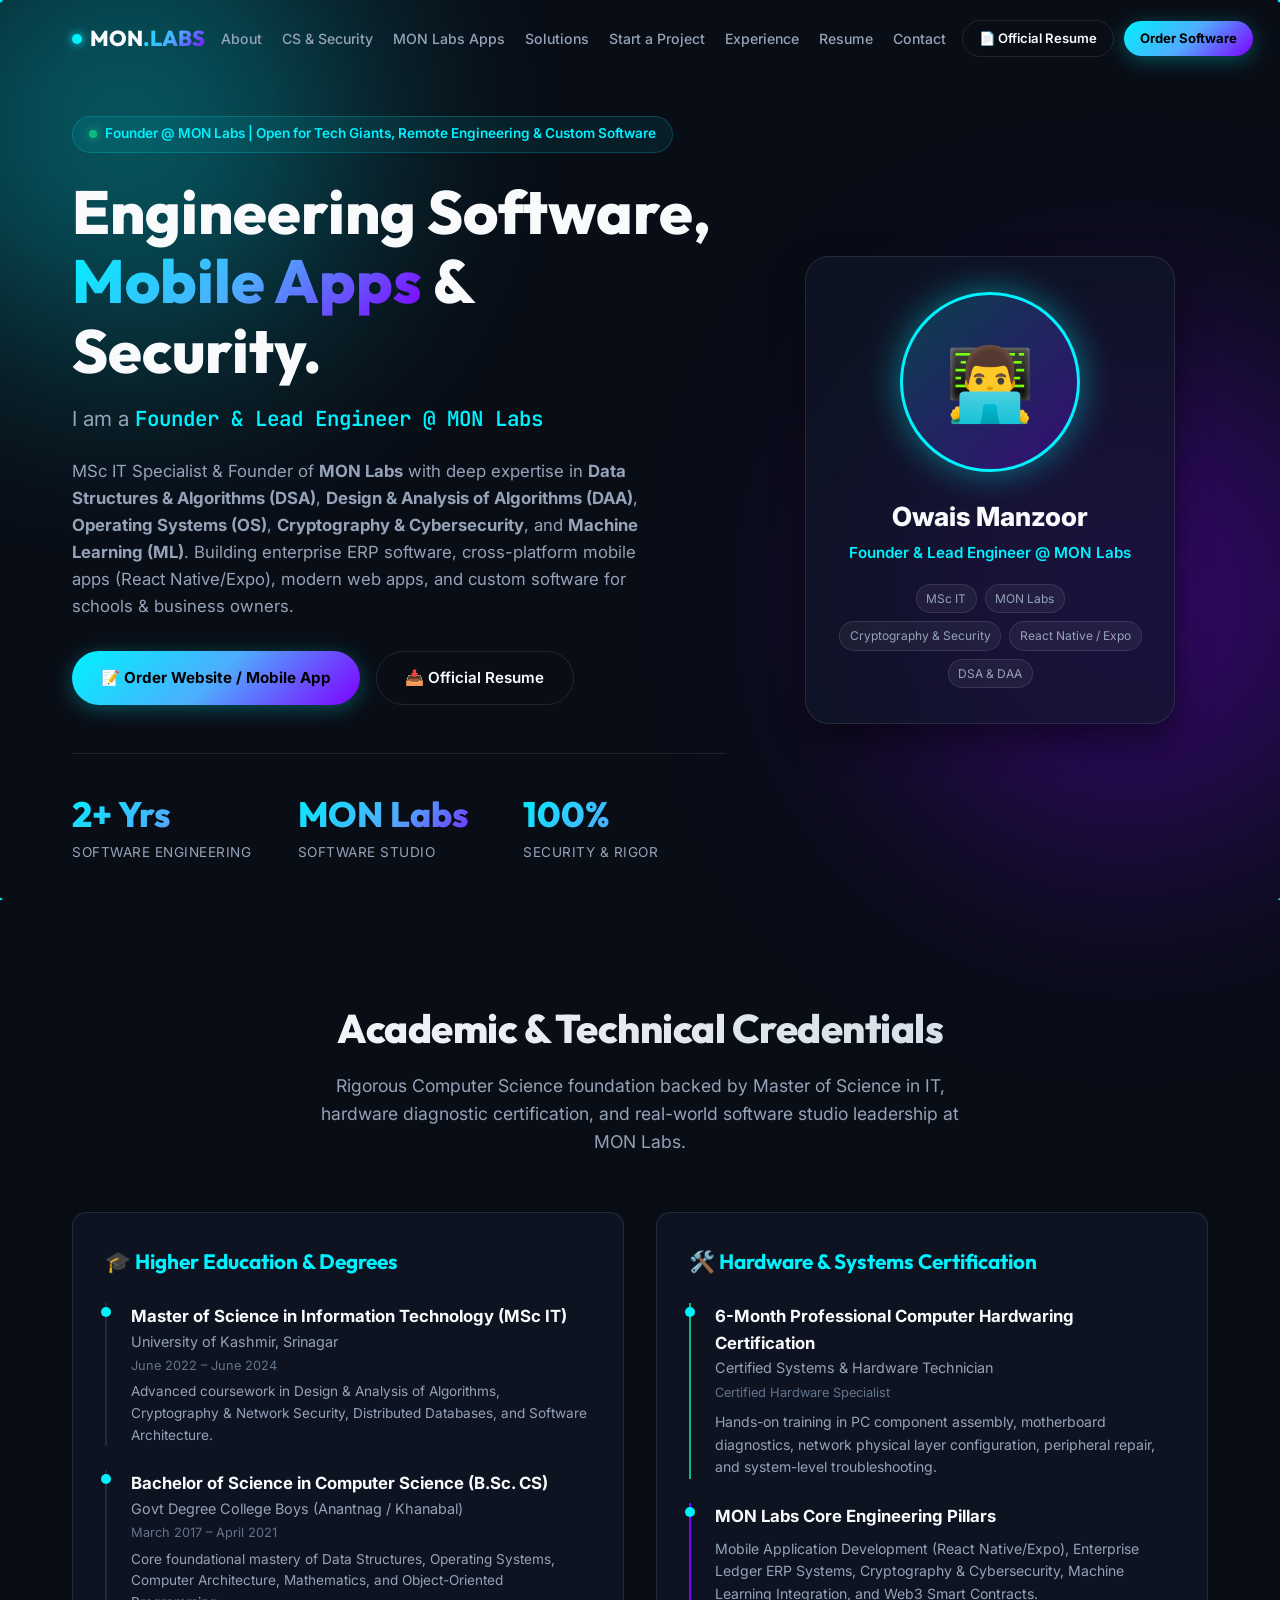
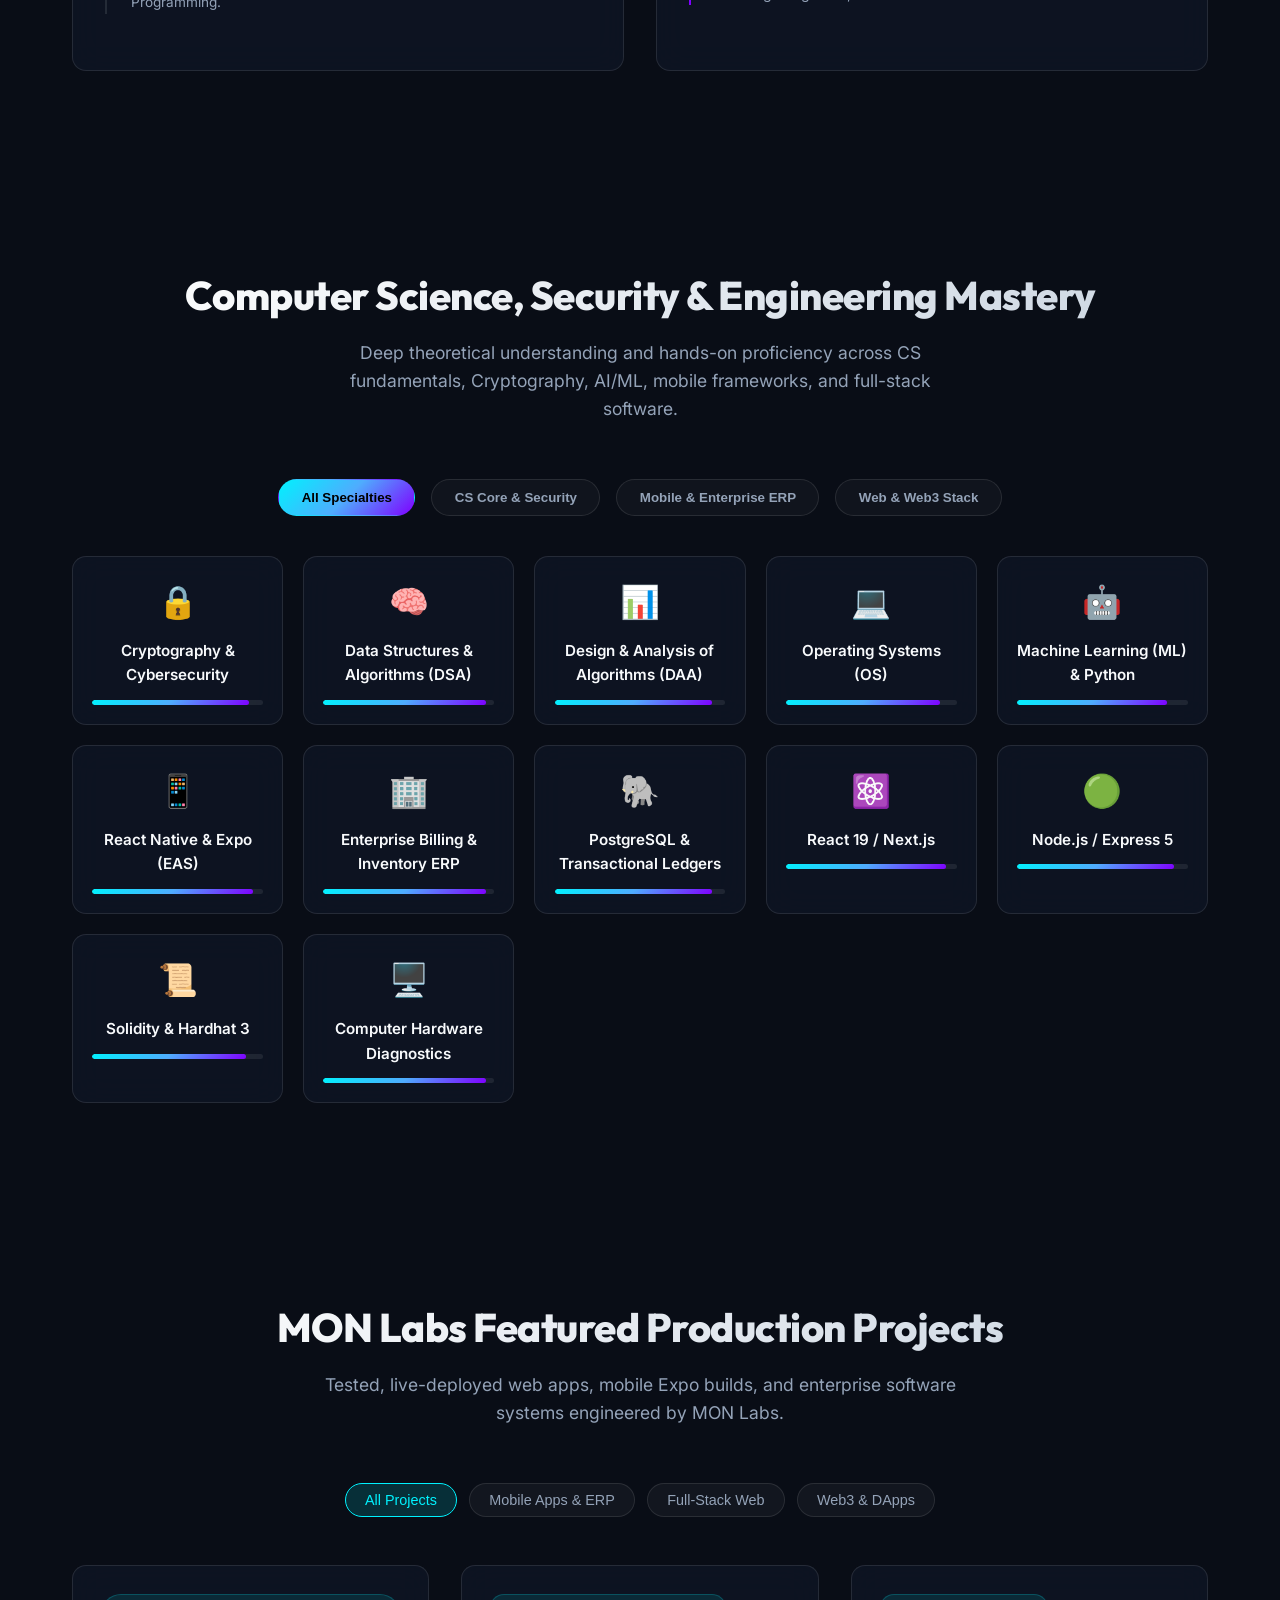
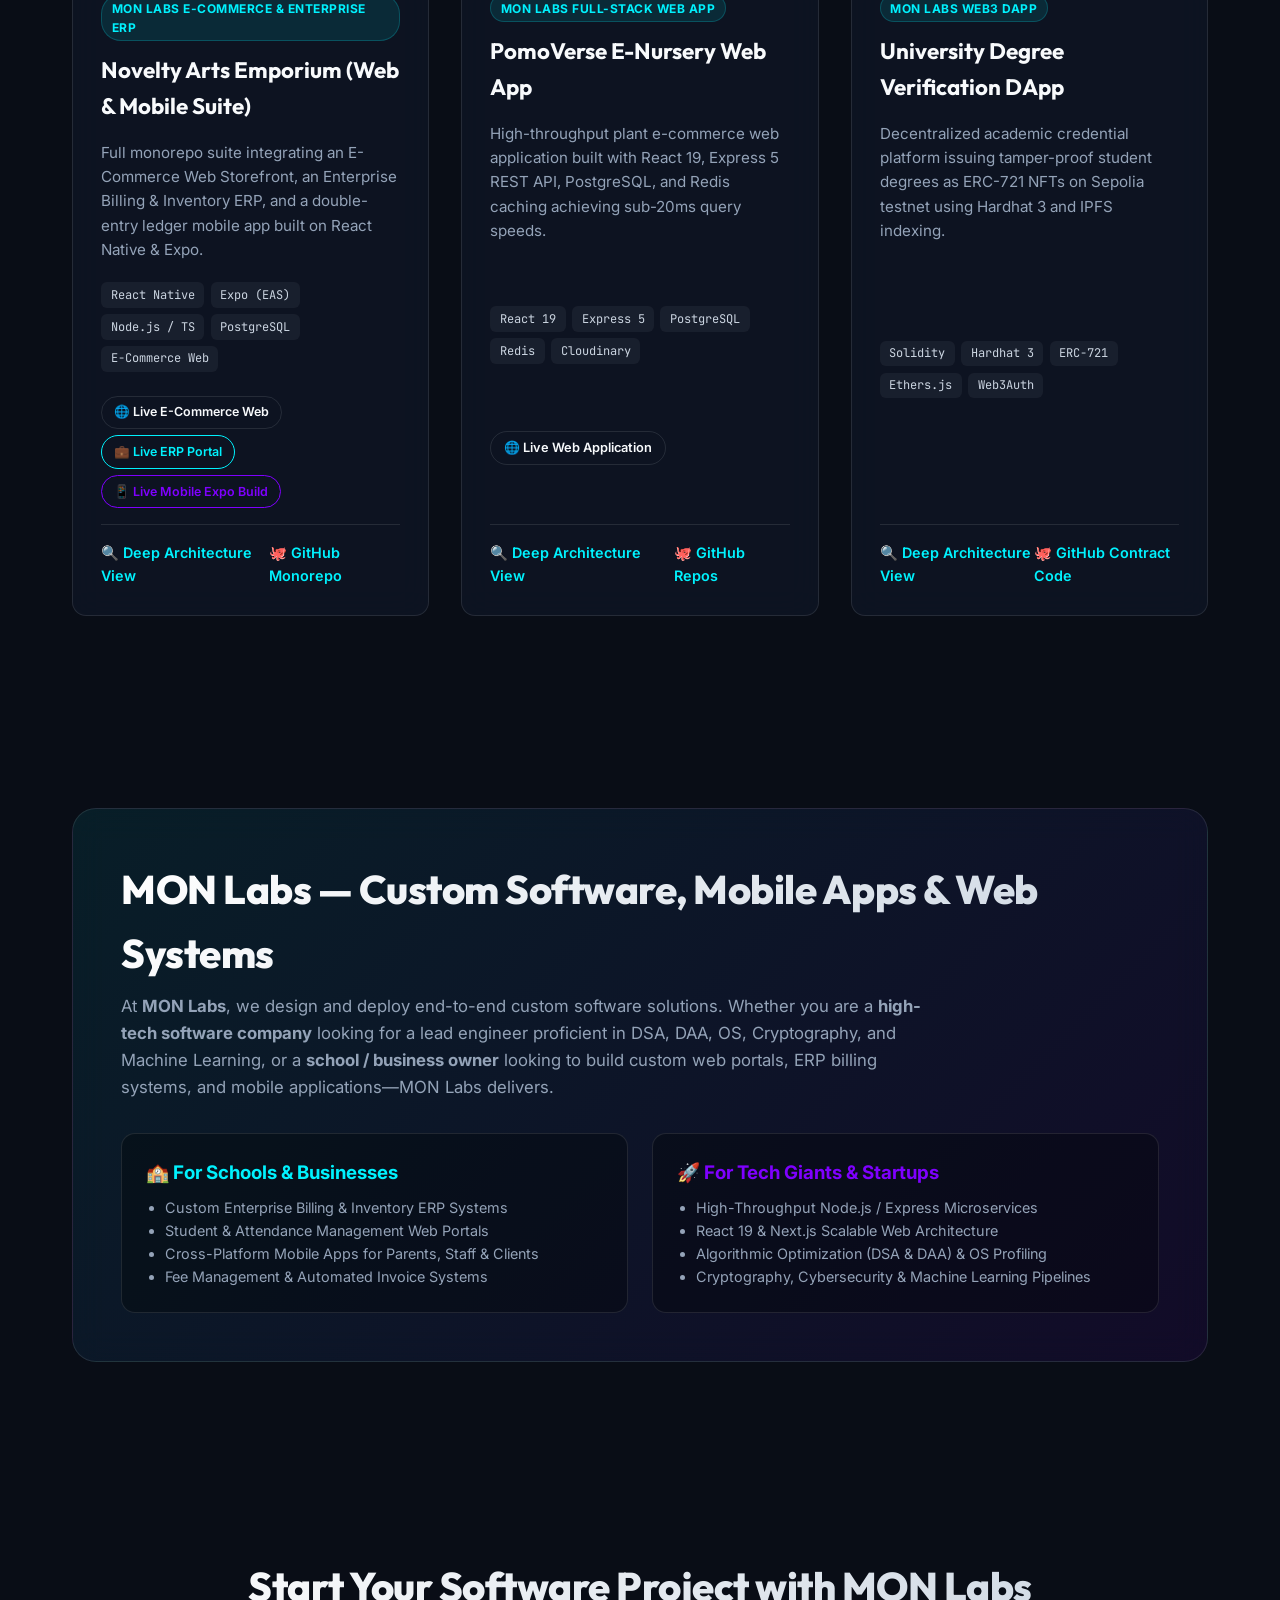
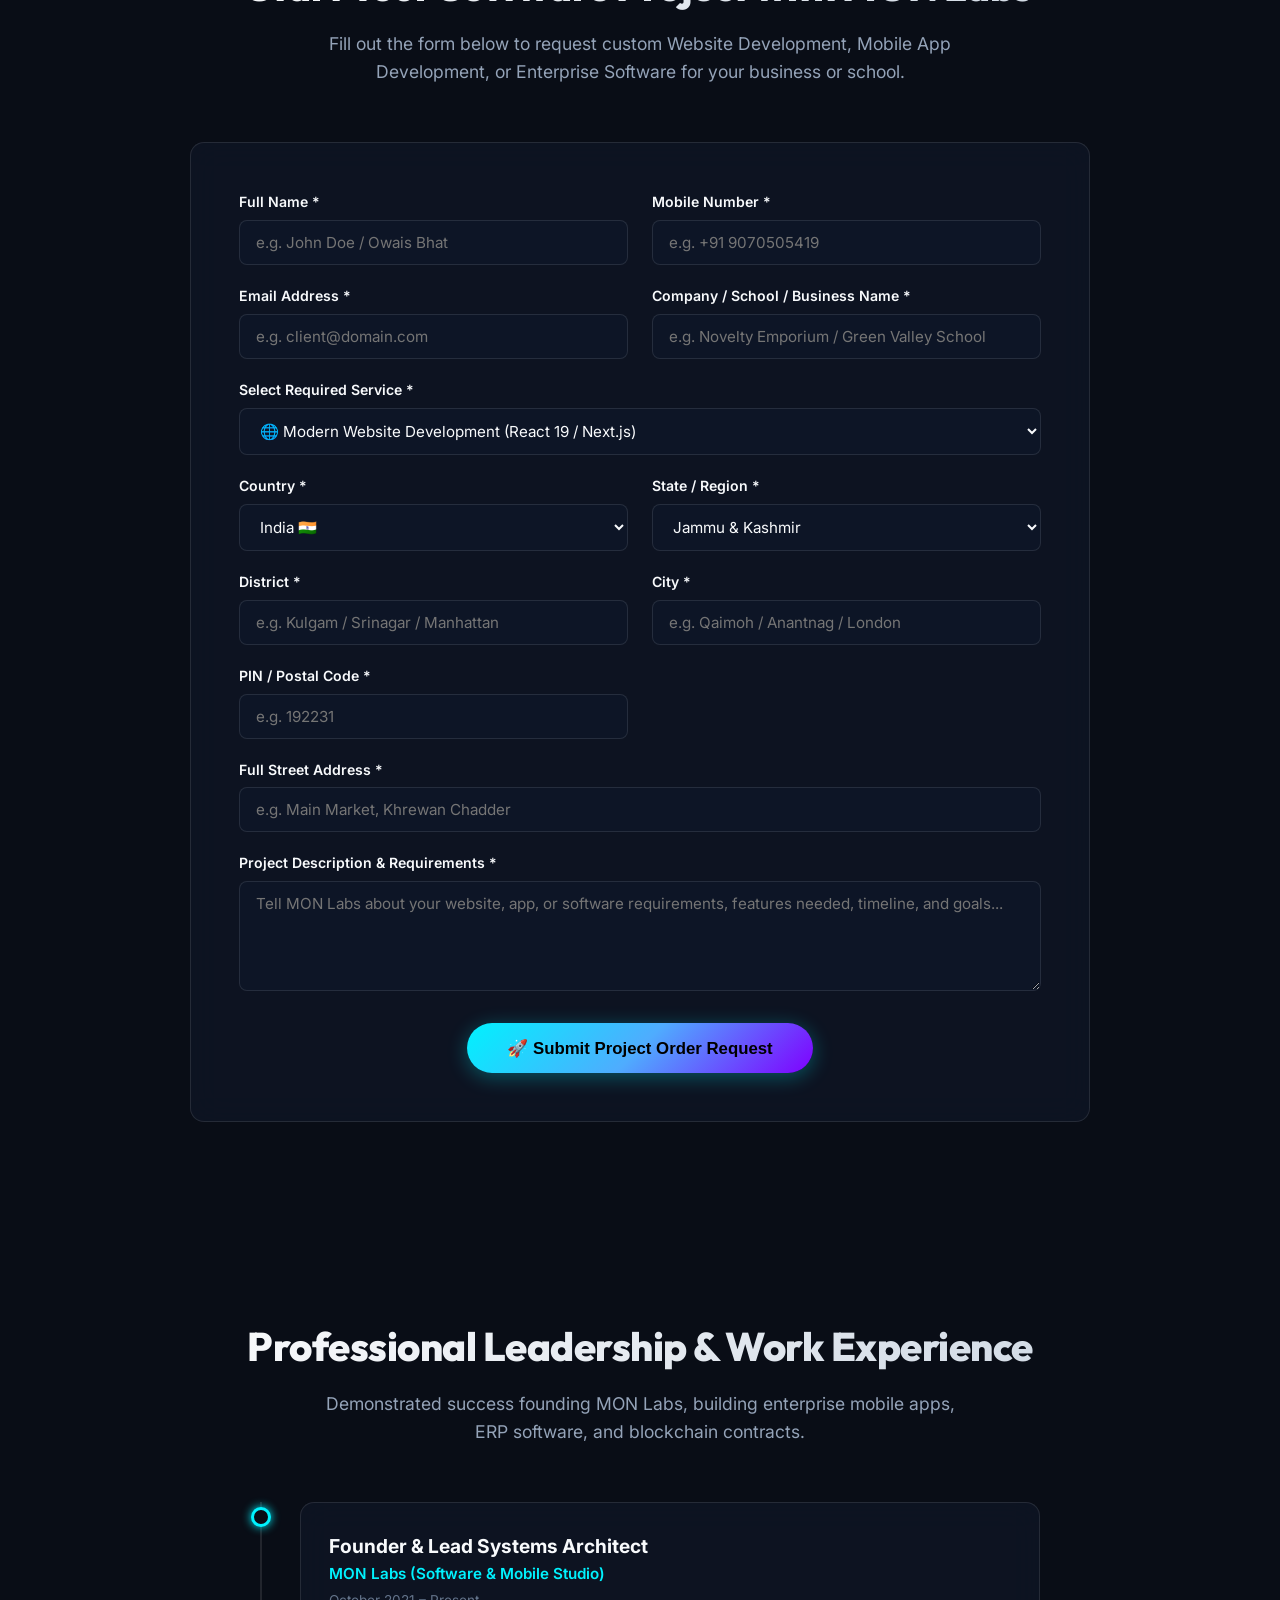
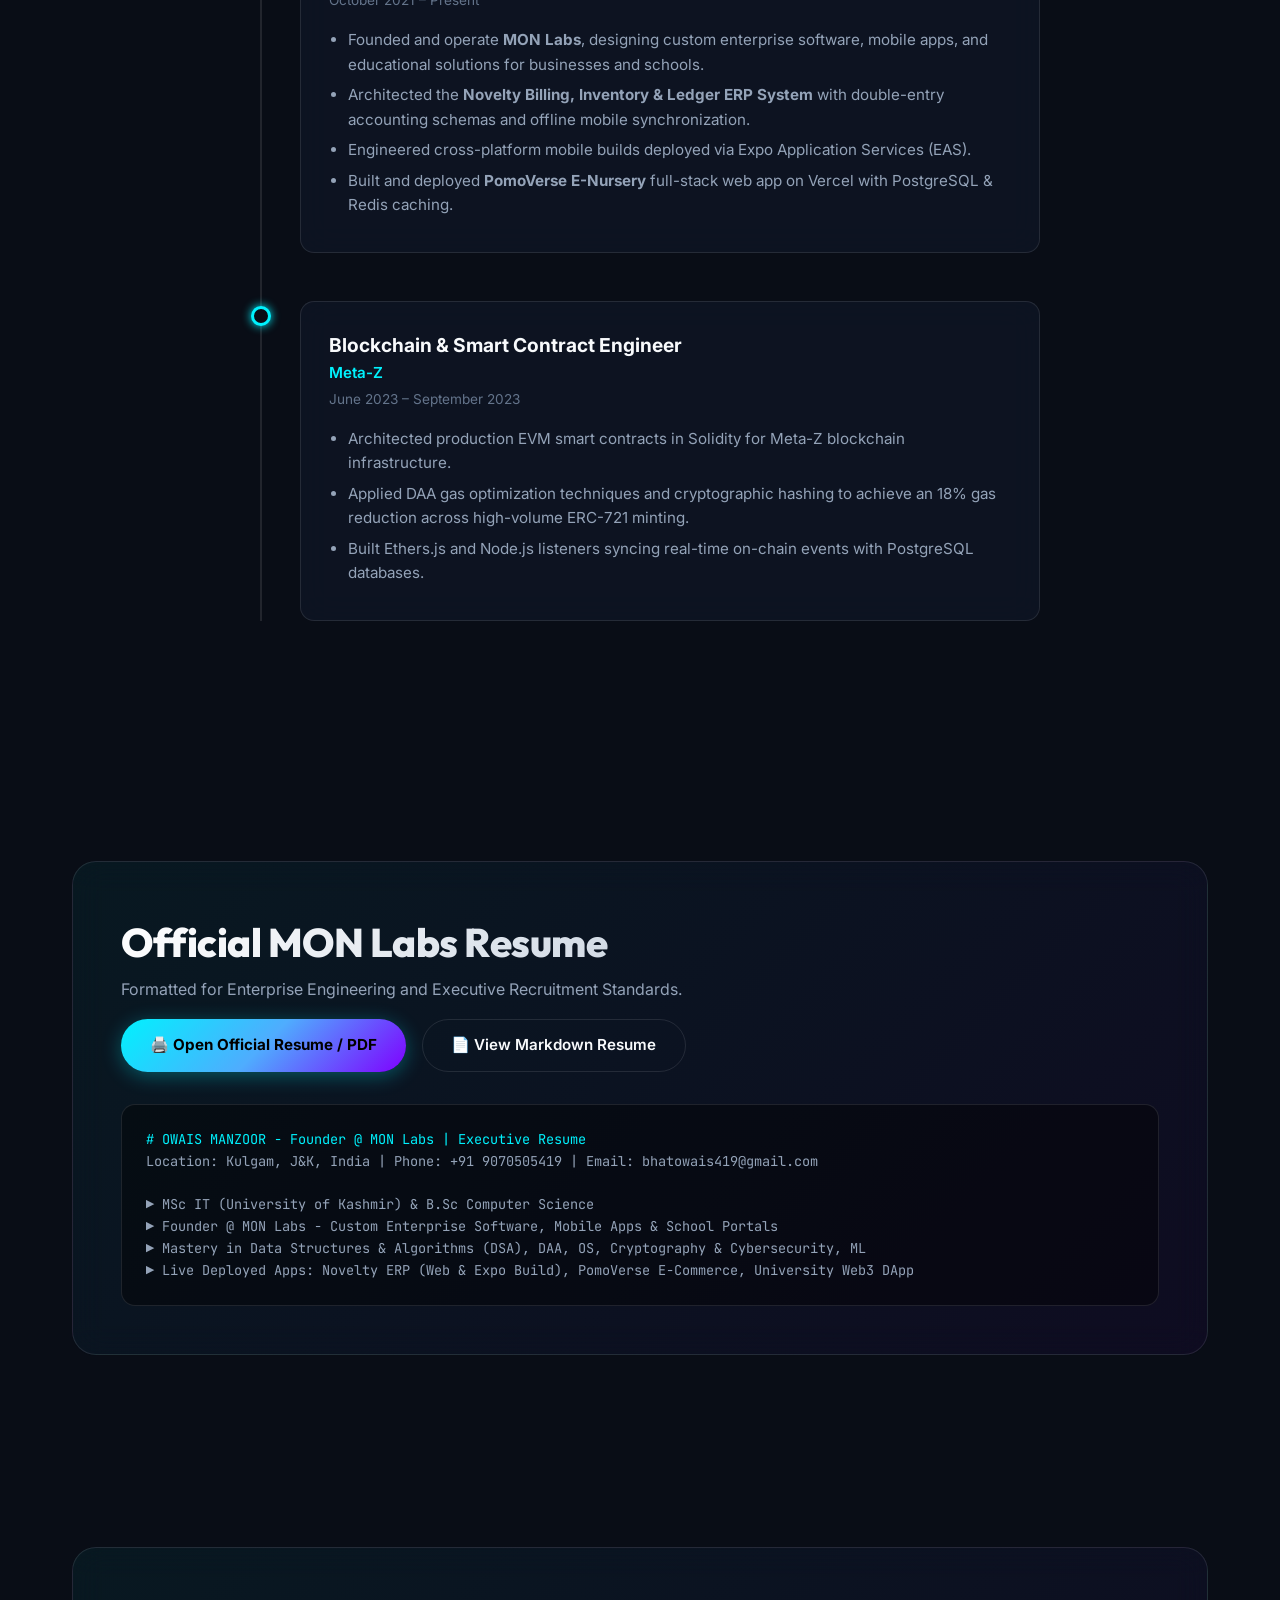
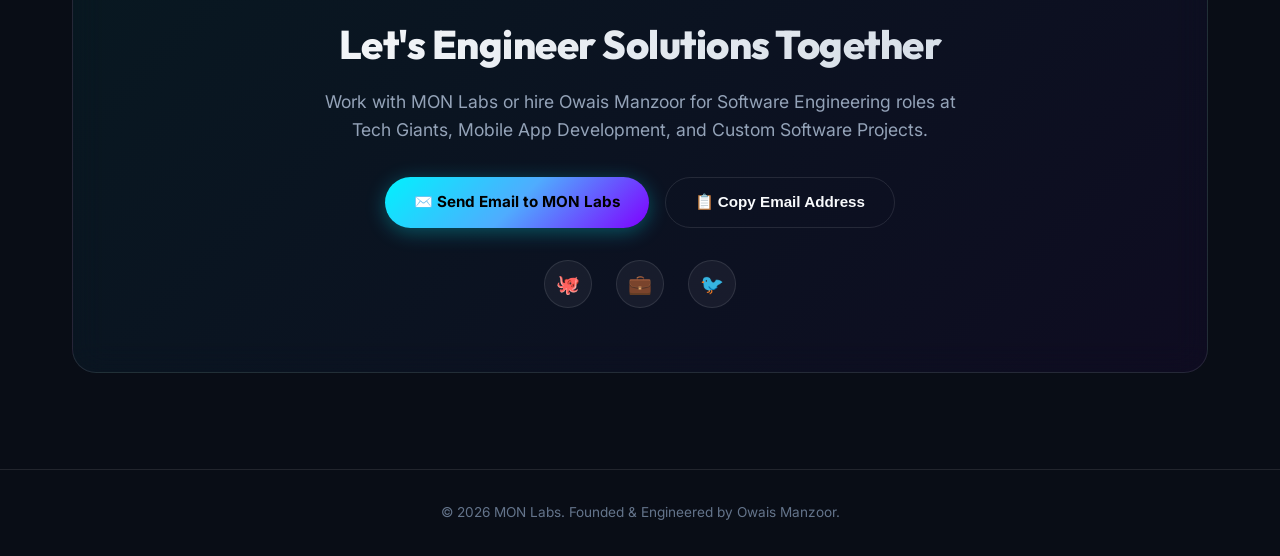
==== commit e18b219b: "Update index file" ====
--- a/index.html
+++ b/index.html
@@ -37,7 +37,7 @@
 
       <div class="nav-actions">
         <a href="resume.html" target="_blank" class="btn btn-outline" style="padding: 0.45rem 1rem; font-size: 0.82rem;">
-          📄 ATS Resume
+          📄 Official Resume
         </a>
         <a href="#order" class="btn btn-primary" style="padding: 0.45rem 1rem; font-size: 0.82rem;">
           Order Software
@@ -72,7 +72,7 @@
             📝 Order Website / Mobile App
           </a>
           <a href="resume.html" target="_blank" class="btn btn-outline">
-            📥 Single-Page ATS Resume
+            📥 Official Resume
           </a>
         </div>
 
@@ -554,17 +554,17 @@
       <div class="glass-card contact-box" style="text-align: left; padding: 3rem;">
         <div style="display: flex; justify-content: space-between; align-items: center; flex-wrap: wrap; gap: 1rem; margin-bottom: 2rem;">
           <div>
-            <h2 class="section-title" style="text-align: left; margin-bottom: 0.2rem;">Official MON Labs Single-Page ATS Resume</h2>
-            <p style="color: var(--text-muted);">Formatted for Applicant Tracking Systems (ATS) and High-Tech Recruiting Standards.</p>
+            <h2 class="section-title" style="text-align: left; margin-bottom: 0.2rem;">Official MON Labs Resume</h2>
+            <p style="color: var(--text-muted);">Formatted for Enterprise Engineering and Executive Recruitment Standards.</p>
           </div>
           <div style="display: flex; gap: 1rem;">
-            <a href="resume.html" target="_blank" class="btn btn-primary">🖨️ Open Single-Page ATS Resume / PDF</a>
+            <a href="resume.html" target="_blank" class="btn btn-primary">🖨️ Open Official Resume / PDF</a>
             <a href="Resume_Owais_Manzoor.md" target="_blank" class="btn btn-outline">📄 View Markdown Resume</a>
           </div>
         </div>
 
         <div style="background: rgba(0,0,0,0.4); padding: 1.5rem; border-radius: var(--radius-md); border: 1px solid var(--border-glass); font-family: 'JetBrains Mono', monospace; font-size: 0.85rem; color: #94a3b8; max-height: 250px; overflow-y: auto;">
-          <p style="color: var(--primary-cyan);"># OWAIS MANZOOR - Founder @ MON Labs | Single-Page ATS Resume</p>
+          <p style="color: var(--primary-cyan);"># OWAIS MANZOOR - Founder @ MON Labs | Executive Resume</p>
           <p>Location: Kulgam, J&K, India | Phone: +91 9070505419 | Email: bhatowais419@gmail.com</p>
           <br>
           <p>▶ MSc IT (University of Kashmir) & B.Sc Computer Science</p>
--- a/styles.css
+++ b/styles.css
@@ -911,7 +911,10 @@
   border-top: 1px solid var(--border-glass);
 }
 
-/* Responsive Breakpoints & Mobile Navigation Drawer */
+/* ==========================================================================
+   Comprehensive Mobile & Multi-Device Responsiveness
+   ========================================================================== */
+
 @media (max-width: 1100px) {
   .nav-links {
     gap: 0.9rem;
@@ -919,23 +922,37 @@
   .nav-links a {
     font-size: 0.82rem;
   }
+  .hero-title {
+    font-size: 3.2rem;
+  }
 }
 
 @media (max-width: 980px) {
+  .section-padding {
+    padding: 4.5rem 0;
+  }
+
+  .nav-container {
+    padding: 0 0.5rem;
+  }
+
   .nav-links {
     position: fixed;
-    top: 70px;
+    top: 65px;
     left: 0;
     width: 100%;
-    background: rgba(9, 13, 22, 0.96);
+    max-height: calc(100vh - 65px);
+    overflow-y: auto;
+    background: rgba(9, 13, 22, 0.97);
     backdrop-filter: blur(25px);
     -webkit-backdrop-filter: blur(25px);
     flex-direction: column;
-    padding: 2rem;
-    gap: 1.5rem;
+    padding: 2rem 1.5rem;
+    gap: 1.25rem;
     border-bottom: 1px solid var(--border-glass);
     display: none;
-    box-shadow: 0 20px 40px rgba(0,0,0,0.8);
+    box-shadow: 0 20px 40px rgba(0,0,0,0.85);
+    z-index: 999;
   }
 
   .nav-links.mobile-active {
@@ -944,29 +961,230 @@
 
   .nav-links a {
     font-size: 1.1rem;
+    padding: 0.4rem 0;
+    width: 100%;
+    text-align: center;
+    border-bottom: 1px solid rgba(255, 255, 255, 0.05);
   }
 
   .mobile-menu-btn {
     display: block;
+  }
+
+  .hero {
+    padding-top: 6rem;
+    min-height: auto;
   }
 
   .hero-grid {
     grid-template-columns: 1fr;
     text-align: center;
-  }
+    gap: 2.5rem;
+  }
+
   .hero-title {
     font-size: 2.8rem;
   }
+
   .hero-desc {
     margin: 0 auto 2rem auto;
   }
+
   .hero-ctas {
     justify-content: center;
   }
+
   .hero-stats {
     justify-content: center;
   }
+
   .about-grid {
     grid-template-columns: 1fr;
   }
-}
+
+  .form-grid {
+    grid-template-columns: 1fr;
+  }
+
+  .form-group.full-width {
+    grid-column: span 1;
+  }
+}
+
+@media (max-width: 768px) {
+  .container {
+    padding: 0 1.25rem;
+  }
+
+  .section-padding {
+    padding: 3.5rem 0;
+  }
+
+  .section-title {
+    font-size: 2rem;
+  }
+
+  .section-subtitle {
+    font-size: 0.98rem;
+    margin-bottom: 2.5rem;
+  }
+
+  .hero-title {
+    font-size: 2.3rem;
+  }
+
+  .hero-subtitle {
+    font-size: 1.1rem;
+    height: auto;
+    margin-bottom: 1.25rem;
+  }
+
+  .hero-desc {
+    font-size: 0.95rem;
+  }
+
+  .hero-ctas {
+    flex-direction: column;
+    gap: 0.85rem;
+    width: 100%;
+    max-width: 360px;
+    margin: 0 auto 2.5rem auto;
+  }
+
+  .hero-ctas .btn {
+    width: 100%;
+  }
+
+  .hero-stats {
+    grid-template-columns: repeat(3, 1fr);
+    gap: 0.5rem;
+    padding-top: 1.5rem;
+  }
+
+  .stat-number {
+    font-size: 1.5rem;
+  }
+
+  .stat-label {
+    font-size: 0.72rem;
+  }
+
+  .avatar-card {
+    width: 100%;
+    max-width: 340px;
+    min-height: auto;
+    padding: 1.75rem 1.25rem;
+  }
+
+  .avatar-img {
+    width: 150px;
+    height: 150px;
+  }
+
+  .avatar-name {
+    font-size: 1.45rem;
+  }
+
+  .skills-tabs, .project-filters {
+    gap: 0.5rem;
+  }
+
+  .tab-btn, .filter-btn {
+    padding: 0.45rem 0.9rem;
+    font-size: 0.82rem;
+  }
+
+  .skills-grid-display {
+    grid-template-columns: repeat(auto-fill, minmax(130px, 1fr));
+    gap: 0.85rem;
+  }
+
+  .skill-card {
+    padding: 1rem 0.85rem;
+  }
+
+  .projects-grid {
+    grid-template-columns: 1fr;
+    gap: 1.5rem;
+  }
+
+  .project-header {
+    padding: 1.25rem 1.25rem 0.4rem 1.25rem;
+  }
+
+  .project-body {
+    padding: 0 1.25rem 1.25rem 1.25rem;
+  }
+
+  .contact-box {
+    padding: 2.25rem 1.25rem !important;
+  }
+
+  .modal-container {
+    width: 95%;
+    padding: 1.5rem 1.2rem;
+    max-height: 90vh;
+  }
+}
+
+@media (max-width: 480px) {
+  .container {
+    padding: 0 1rem;
+  }
+
+  .hero-title {
+    font-size: 1.95rem;
+  }
+
+  .hero-tag {
+    font-size: 0.75rem;
+    padding: 0.35rem 0.75rem;
+  }
+
+  .hero-stats {
+    grid-template-columns: 1fr;
+    gap: 1rem;
+  }
+
+  .avatar-card {
+    max-width: 290px;
+  }
+
+  .avatar-img {
+    width: 130px;
+    height: 130px;
+  }
+
+  .timeline::before {
+    left: 10px;
+  }
+
+  .timeline-item {
+    padding-left: 32px;
+    margin-bottom: 2rem;
+  }
+
+  .timeline-dot {
+    left: 1px;
+    width: 18px;
+    height: 18px;
+  }
+
+  .timeline-content {
+    padding: 1.25rem 1rem;
+  }
+
+  .timeline-role {
+    font-size: 1.05rem;
+  }
+
+  .form-input, .form-select, .form-textarea {
+    font-size: 0.9rem;
+    padding: 0.65rem 0.85rem;
+  }
+
+  .nav-actions .btn {
+    padding: 0.35rem 0.7rem !important;
+    font-size: 0.75rem !important;
+  }
+}
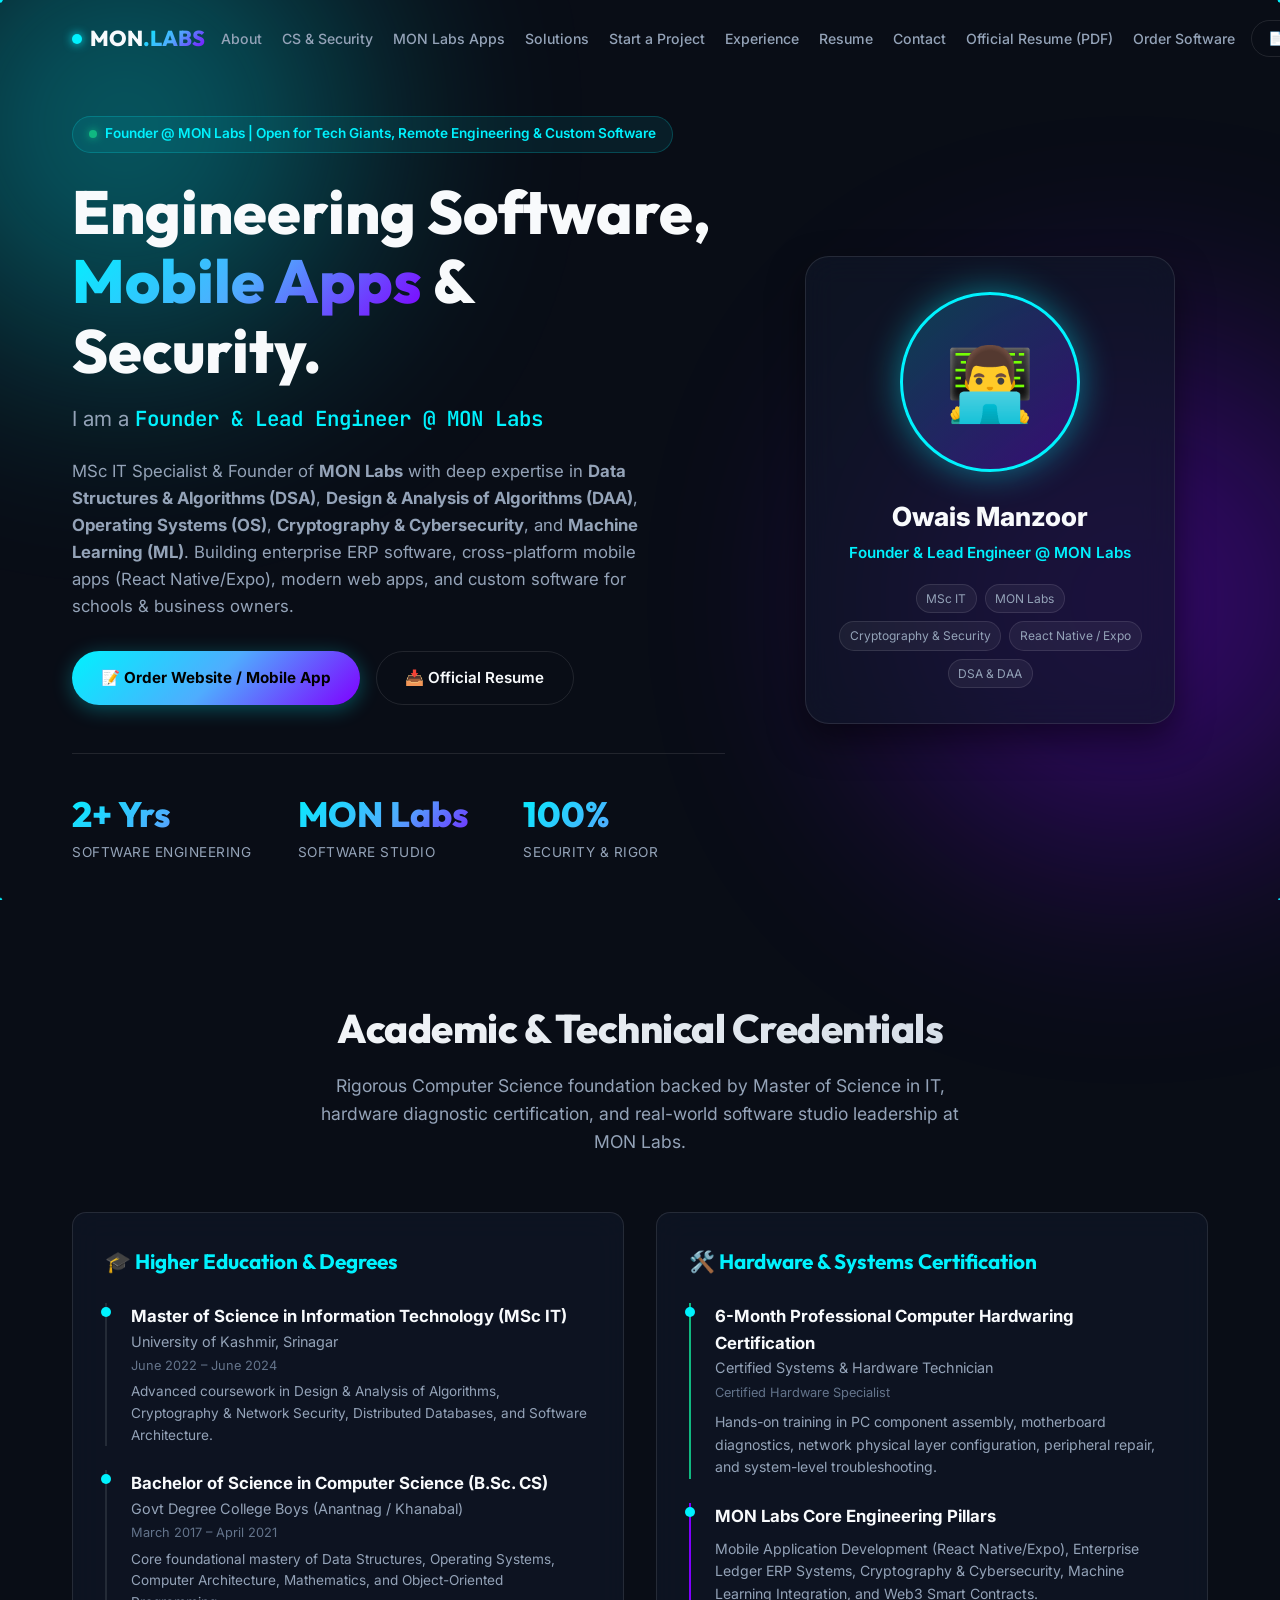
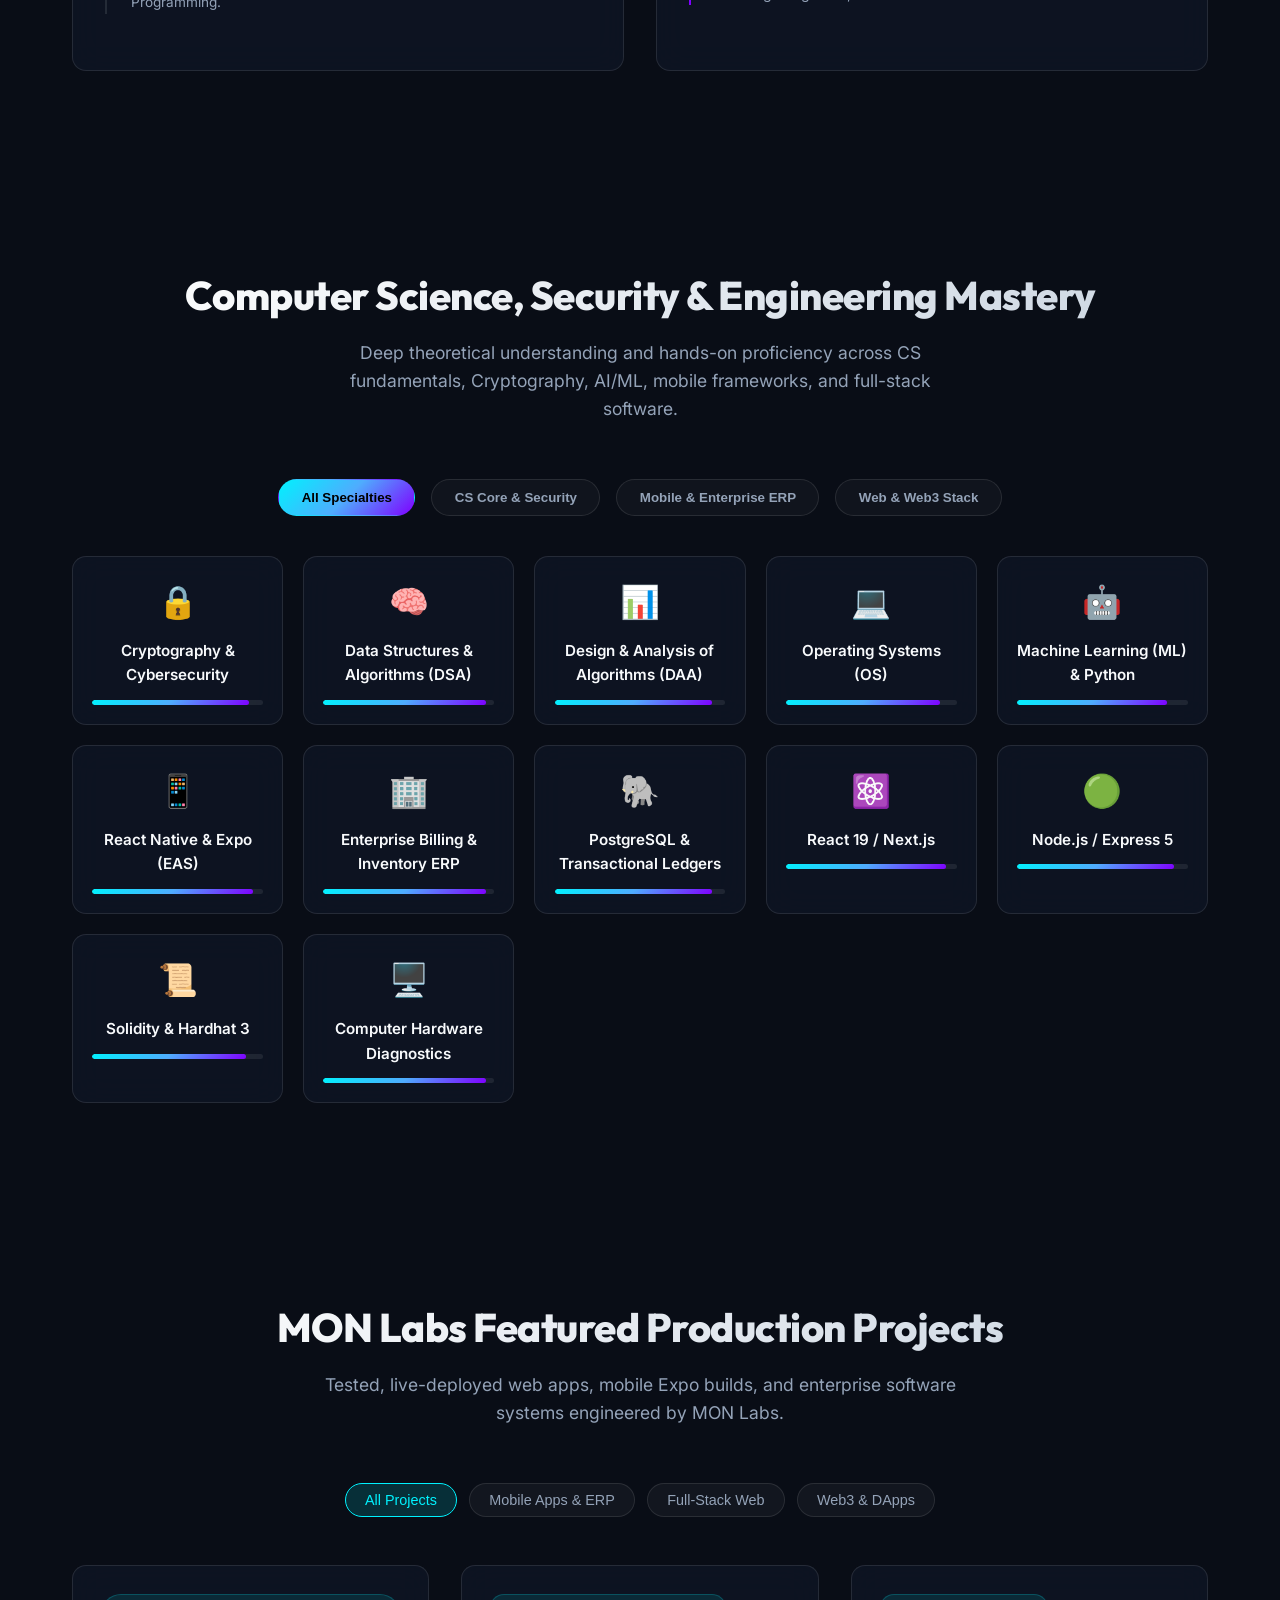
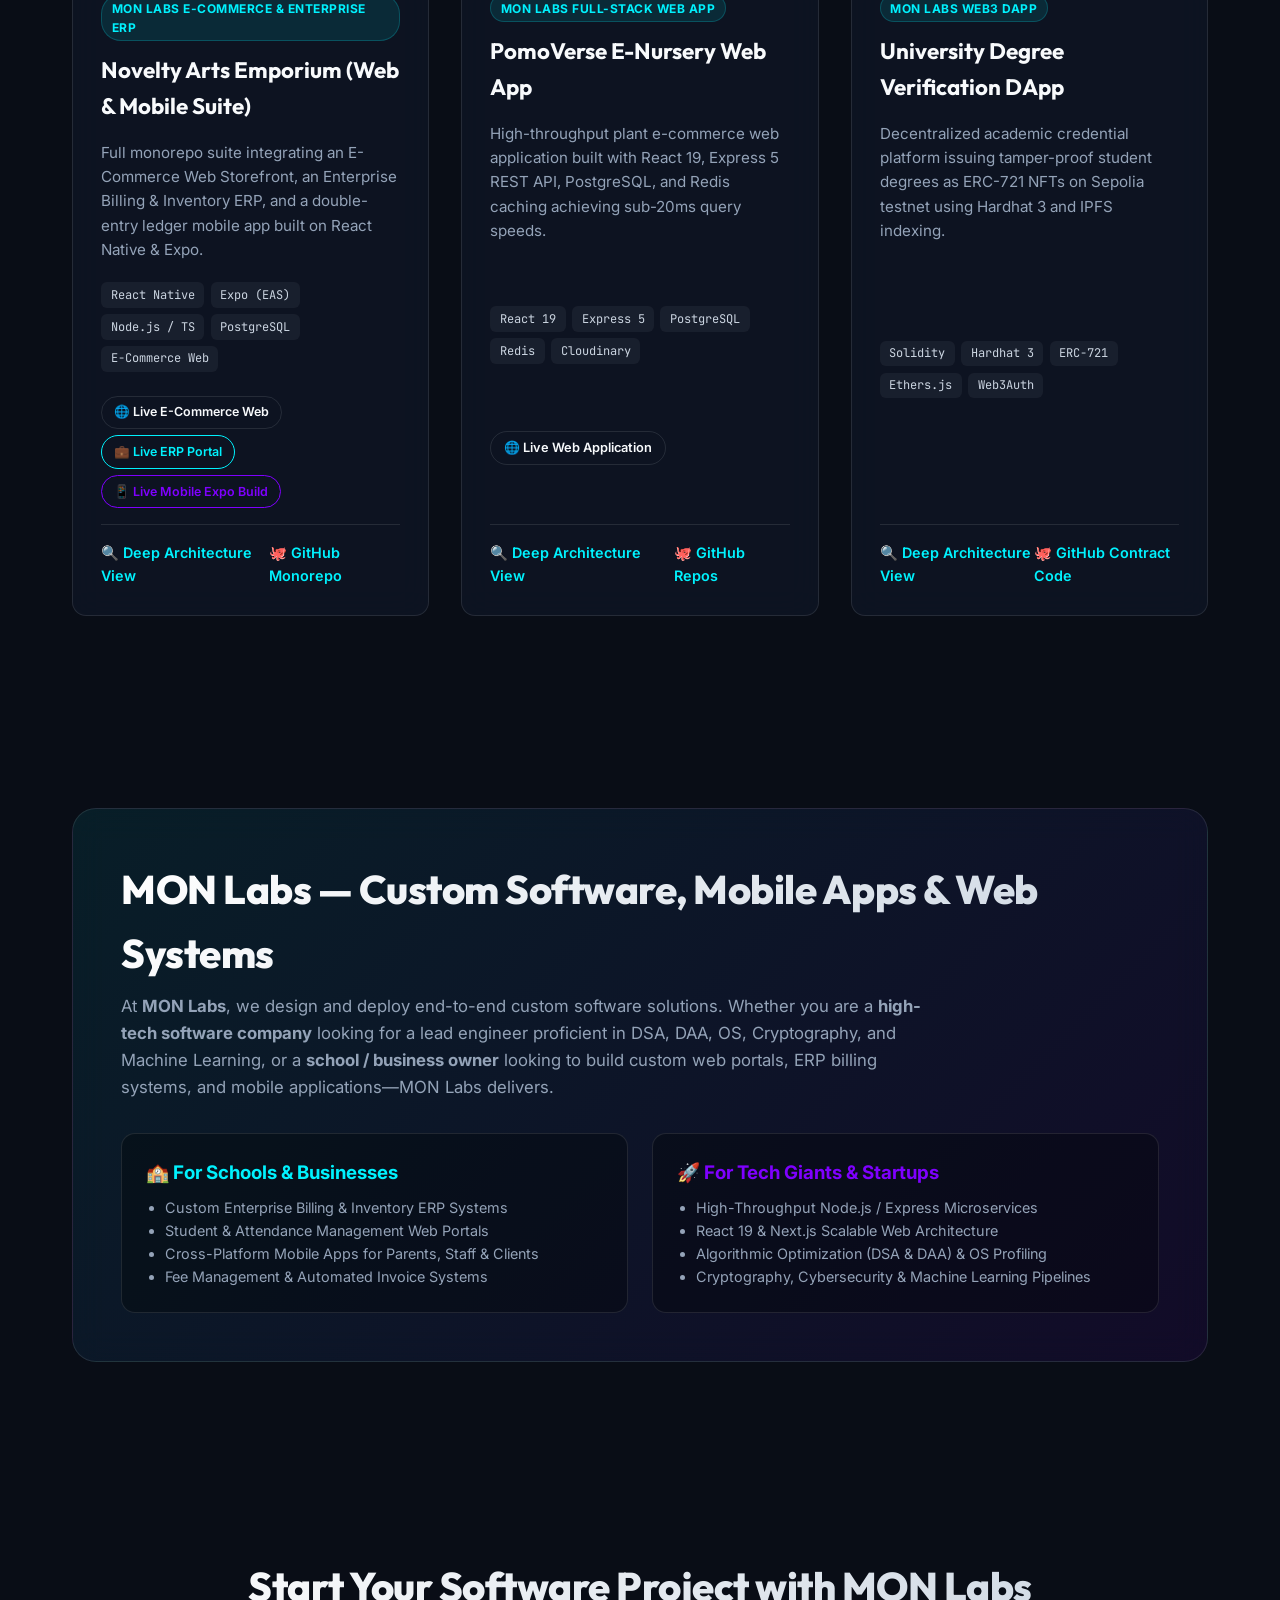
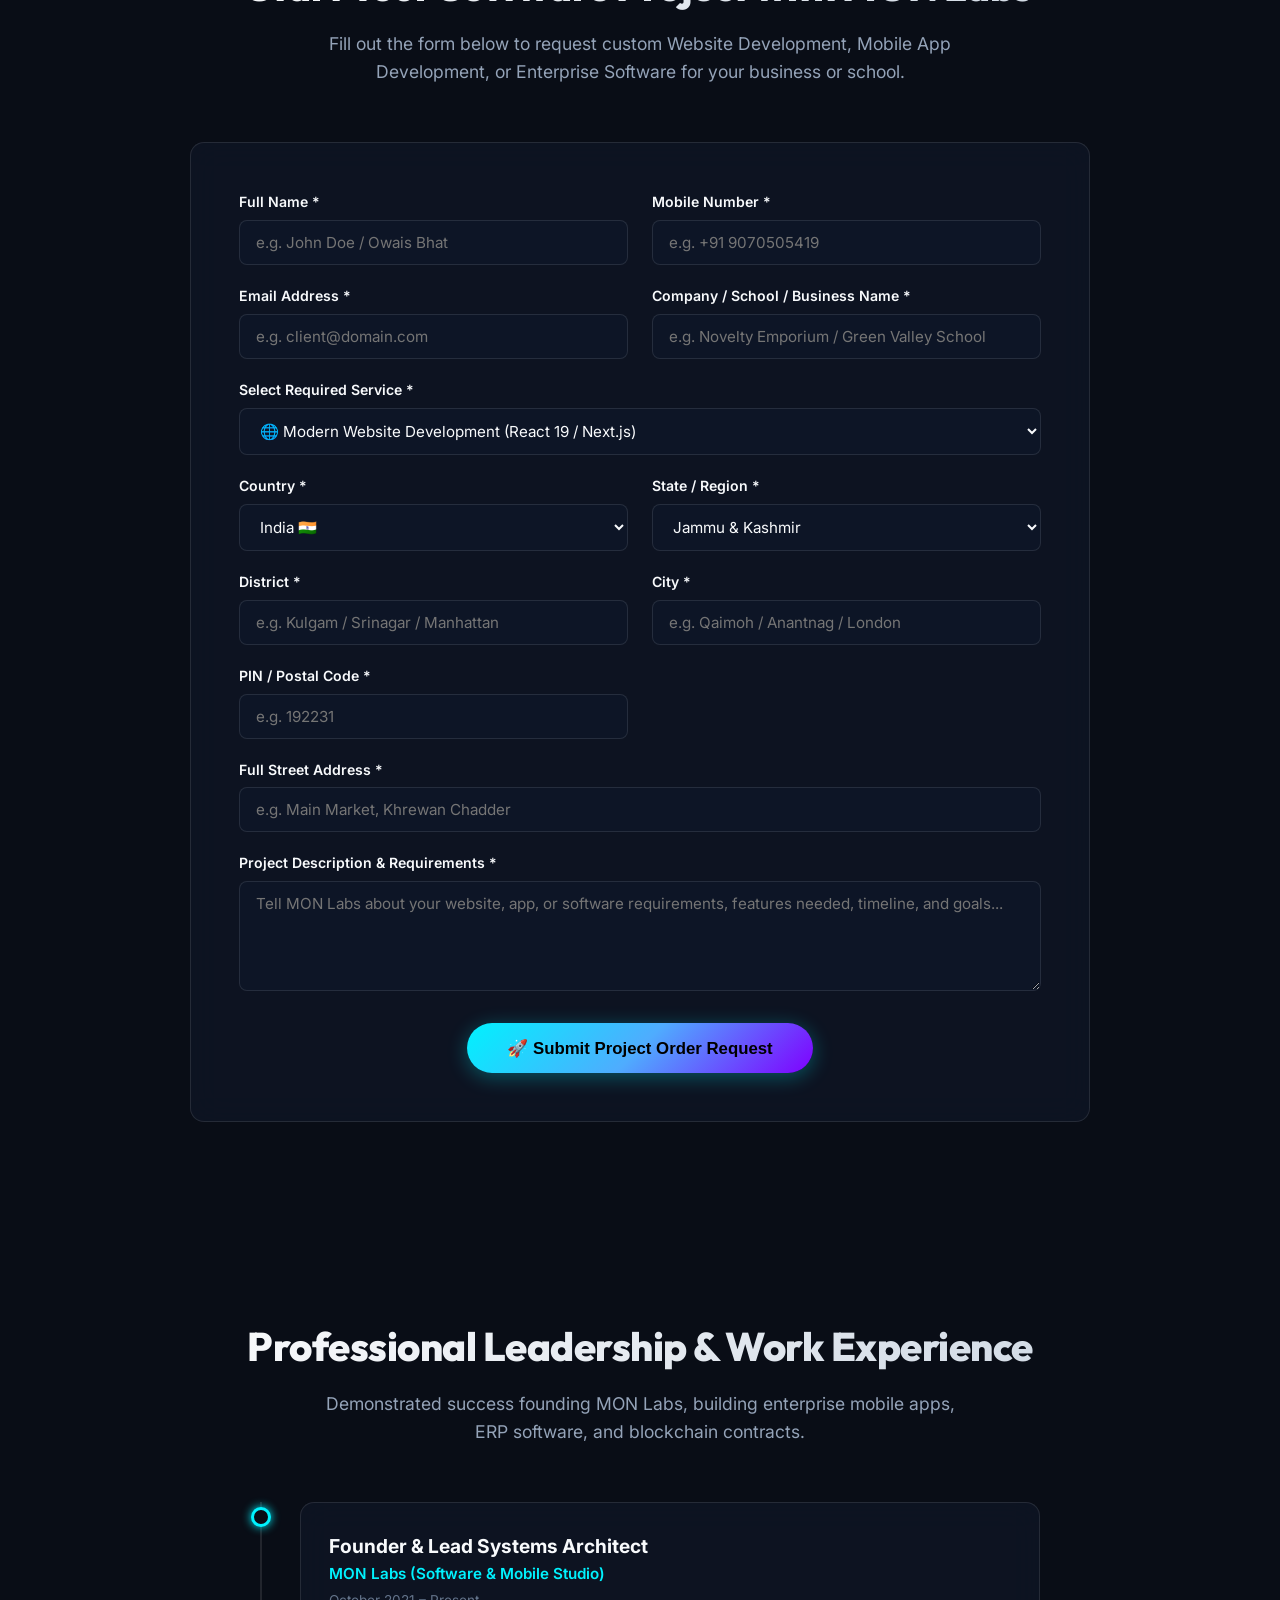
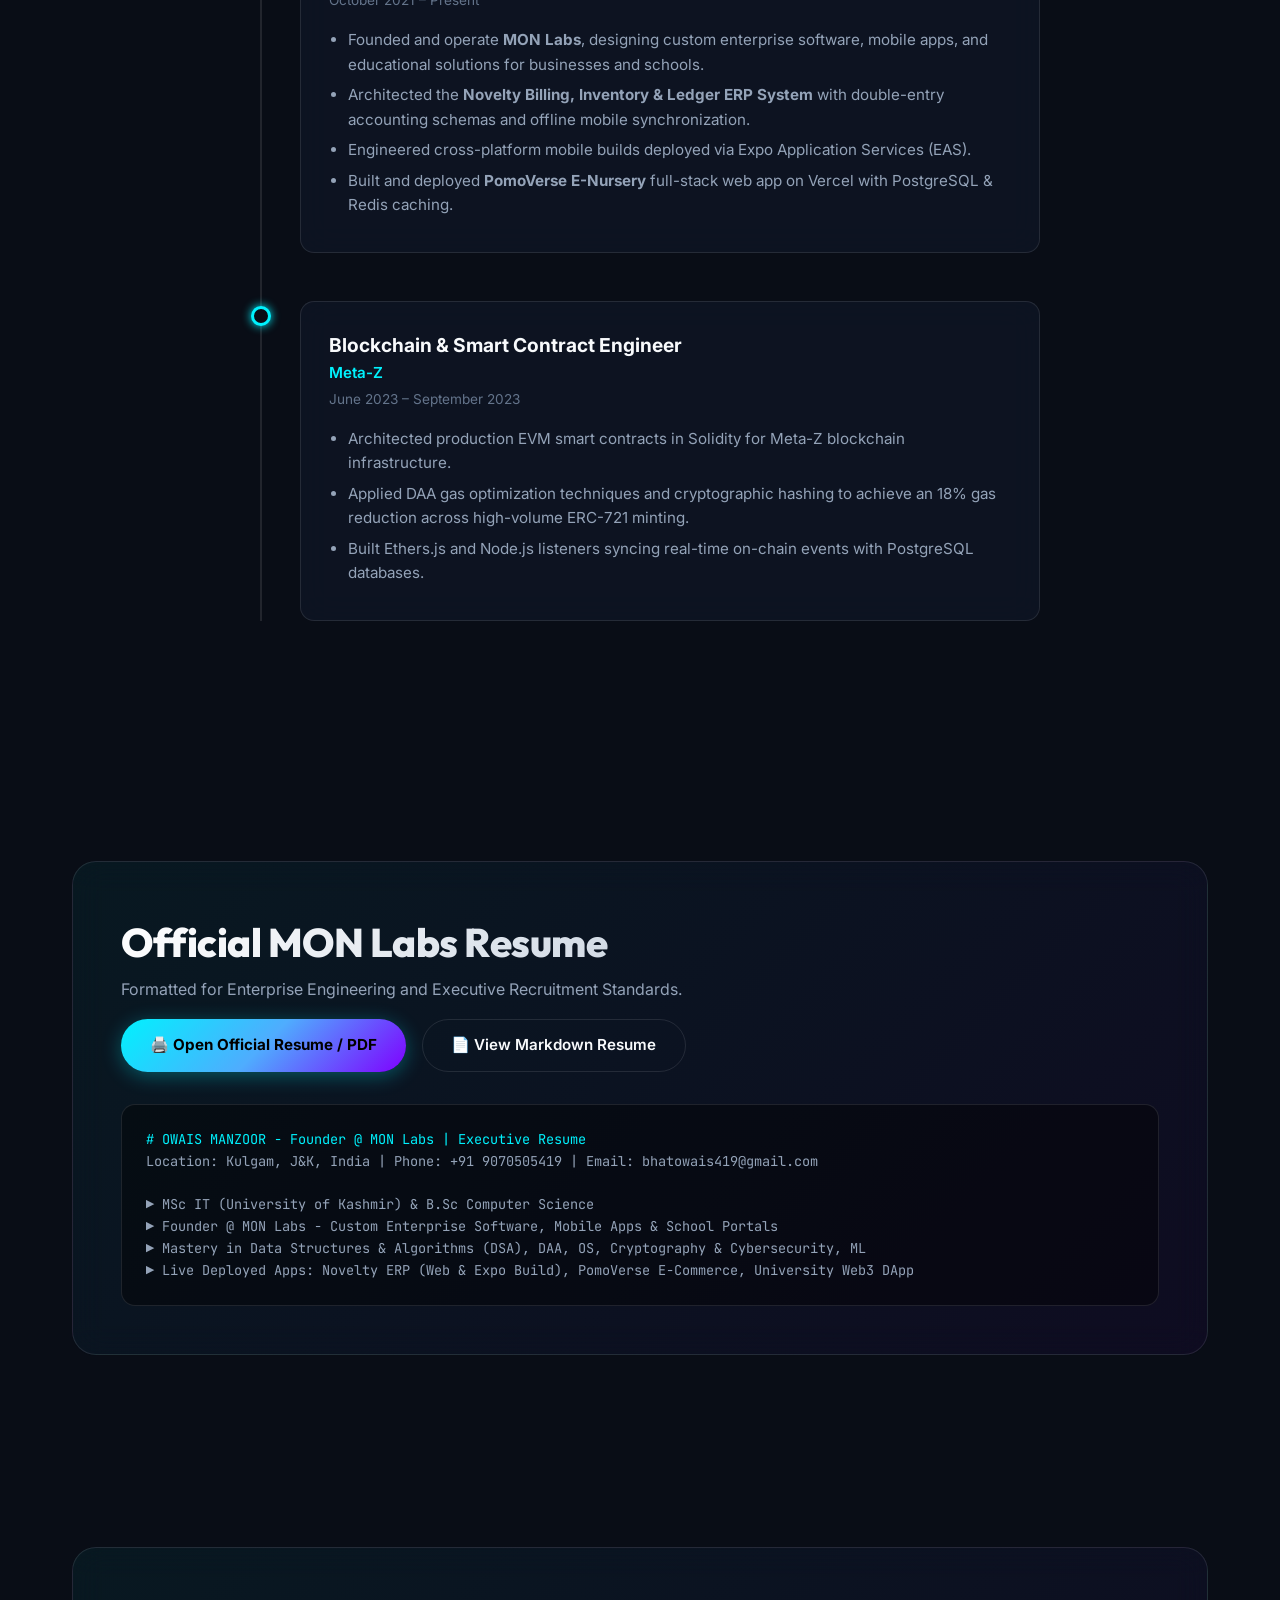
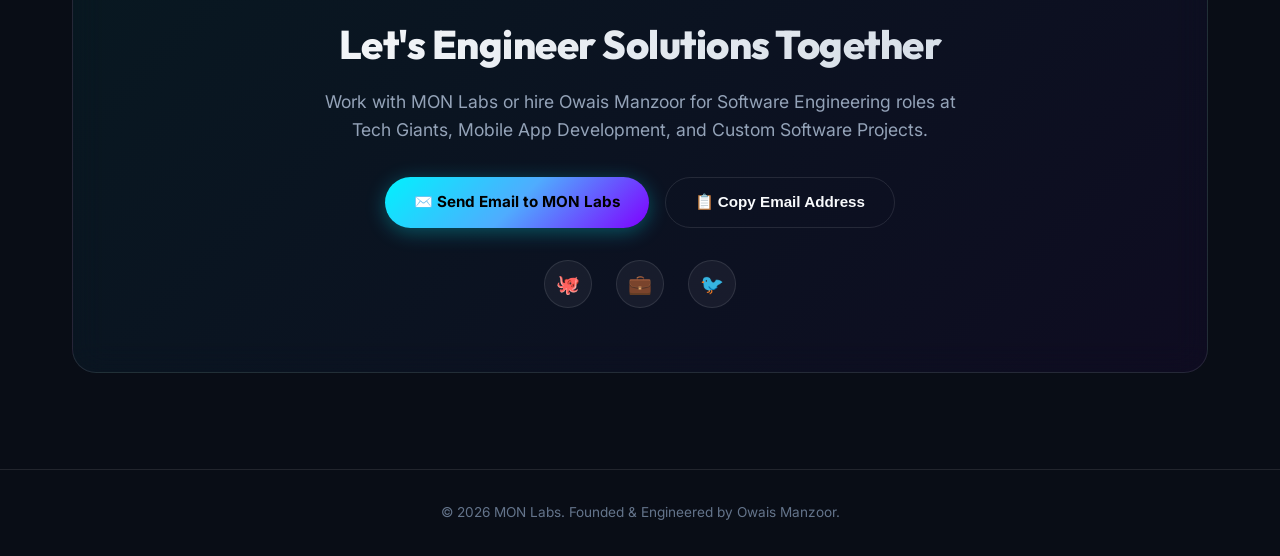
==== commit 673b7b5c: "updated styling" ====
--- a/index.html
+++ b/index.html
@@ -2,9 +2,16 @@
 <html lang="en">
 <head>
   <meta charset="UTF-8">
-  <meta name="viewport" content="width=device-width, initial-scale=1.0">
+  <meta name="viewport" content="width=device-width, initial-scale=1.0, maximum-scale=5.0, user-scalable=yes, viewport-fit=cover">
   <meta name="description" content="Owais Manzoor - Founder & Lead Systems Architect @ MON Labs. Full Stack & Mobile Application Developer, Cryptography & Cybersecurity, Computer Science (DSA, DAA, OS, ML) & Web3 Specialist.">
+  <meta name="theme-color" content="#090d16">
+  <meta name="mobile-web-app-capable" content="yes">
+  <meta name="apple-mobile-web-app-capable" content="yes">
+  <meta name="apple-mobile-web-app-status-bar-style" content="black-translucent">
+  <meta name="apple-mobile-web-app-title" content="MON Labs">
   <title>Owais Manzoor | Founder @ MON Labs | Software & Mobile Developer</title>
+  <link rel="manifest" href="manifest.json">
+  <link rel="apple-touch-icon" href="icon.svg">
   <link rel="stylesheet" href="styles.css">
   <link rel="preconnect" href="https://fonts.googleapis.com">
   <link rel="preconnect" href="https://fonts.gstatic.com" crossorigin>
@@ -33,6 +40,8 @@
         <li><a href="#experience">Experience</a></li>
         <li><a href="#resume">Resume</a></li>
         <li><a href="#contact">Contact</a></li>
+        <li class="nav-cta-mobile"><a href="resume.html" target="_blank">Official Resume (PDF)</a></li>
+        <li class="nav-cta-mobile"><a href="#order">Order Software</a></li>
       </ul>
 
       <div class="nav-actions">
